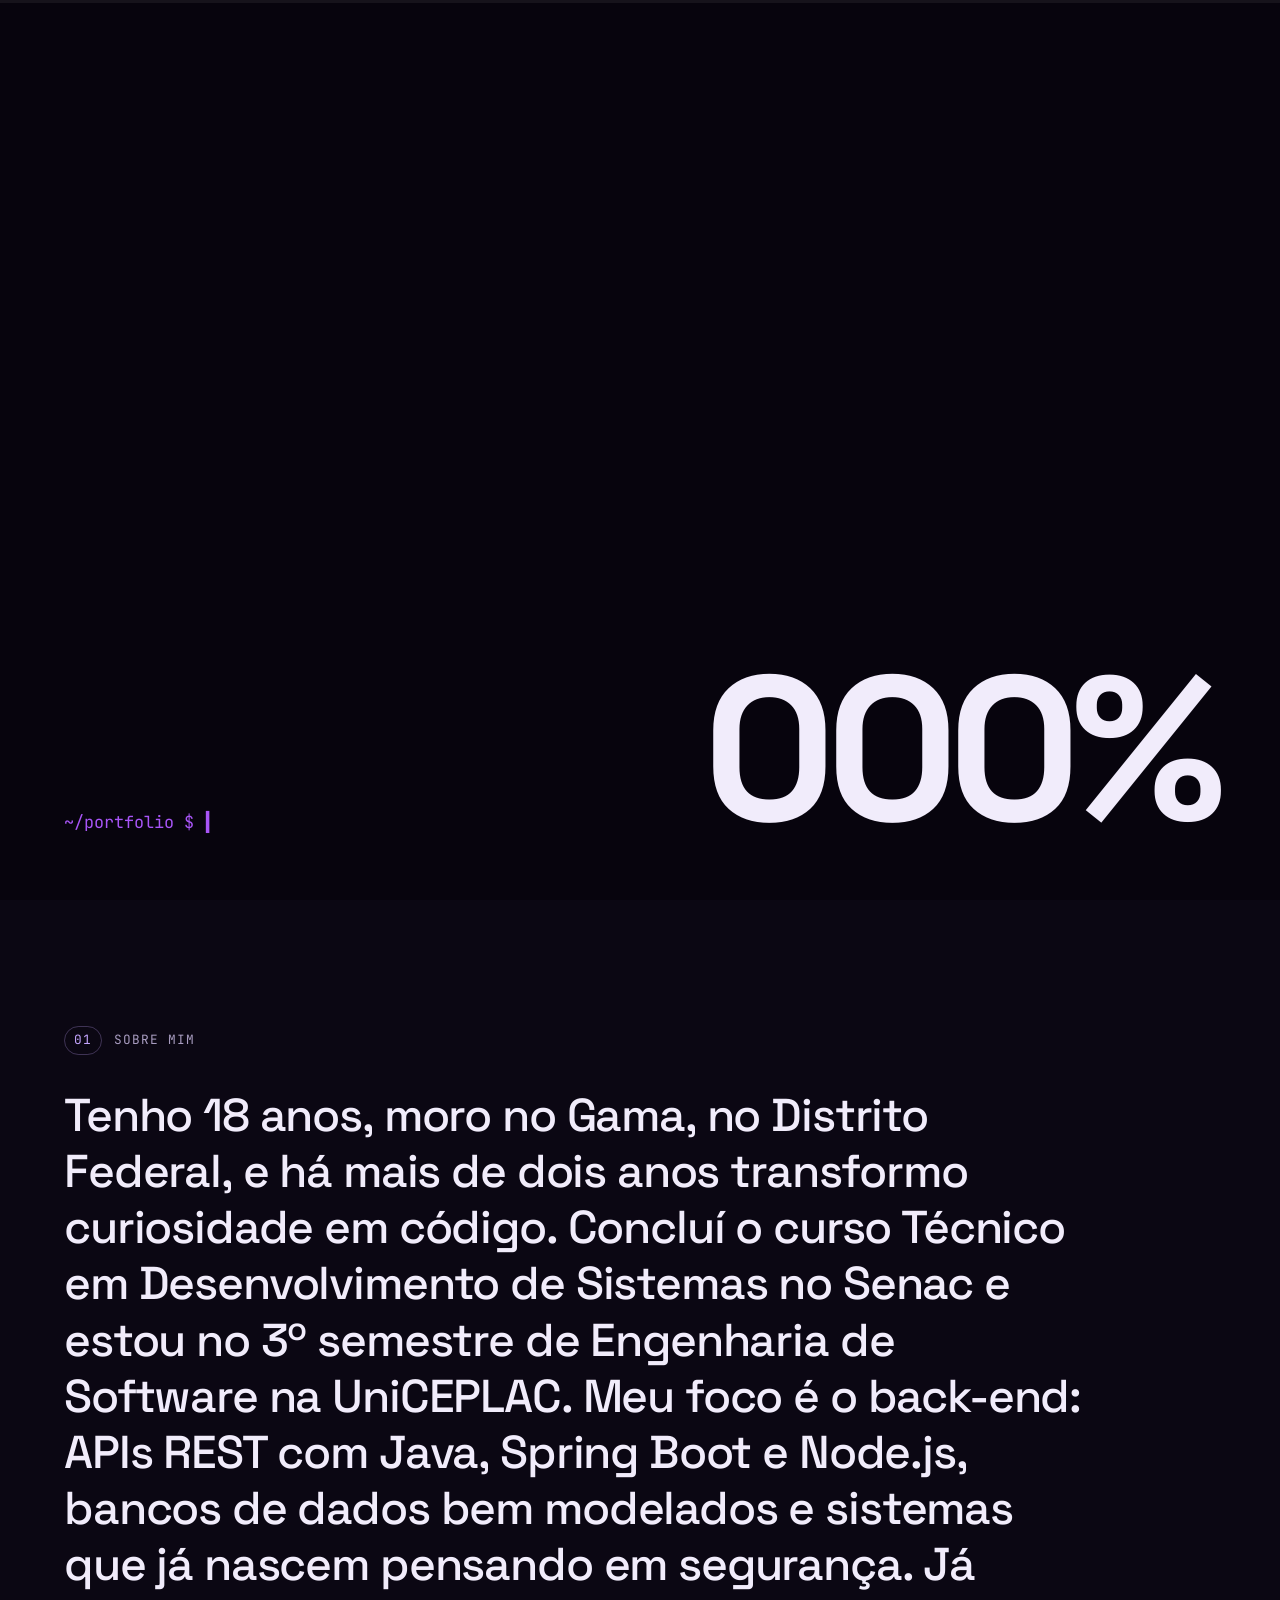
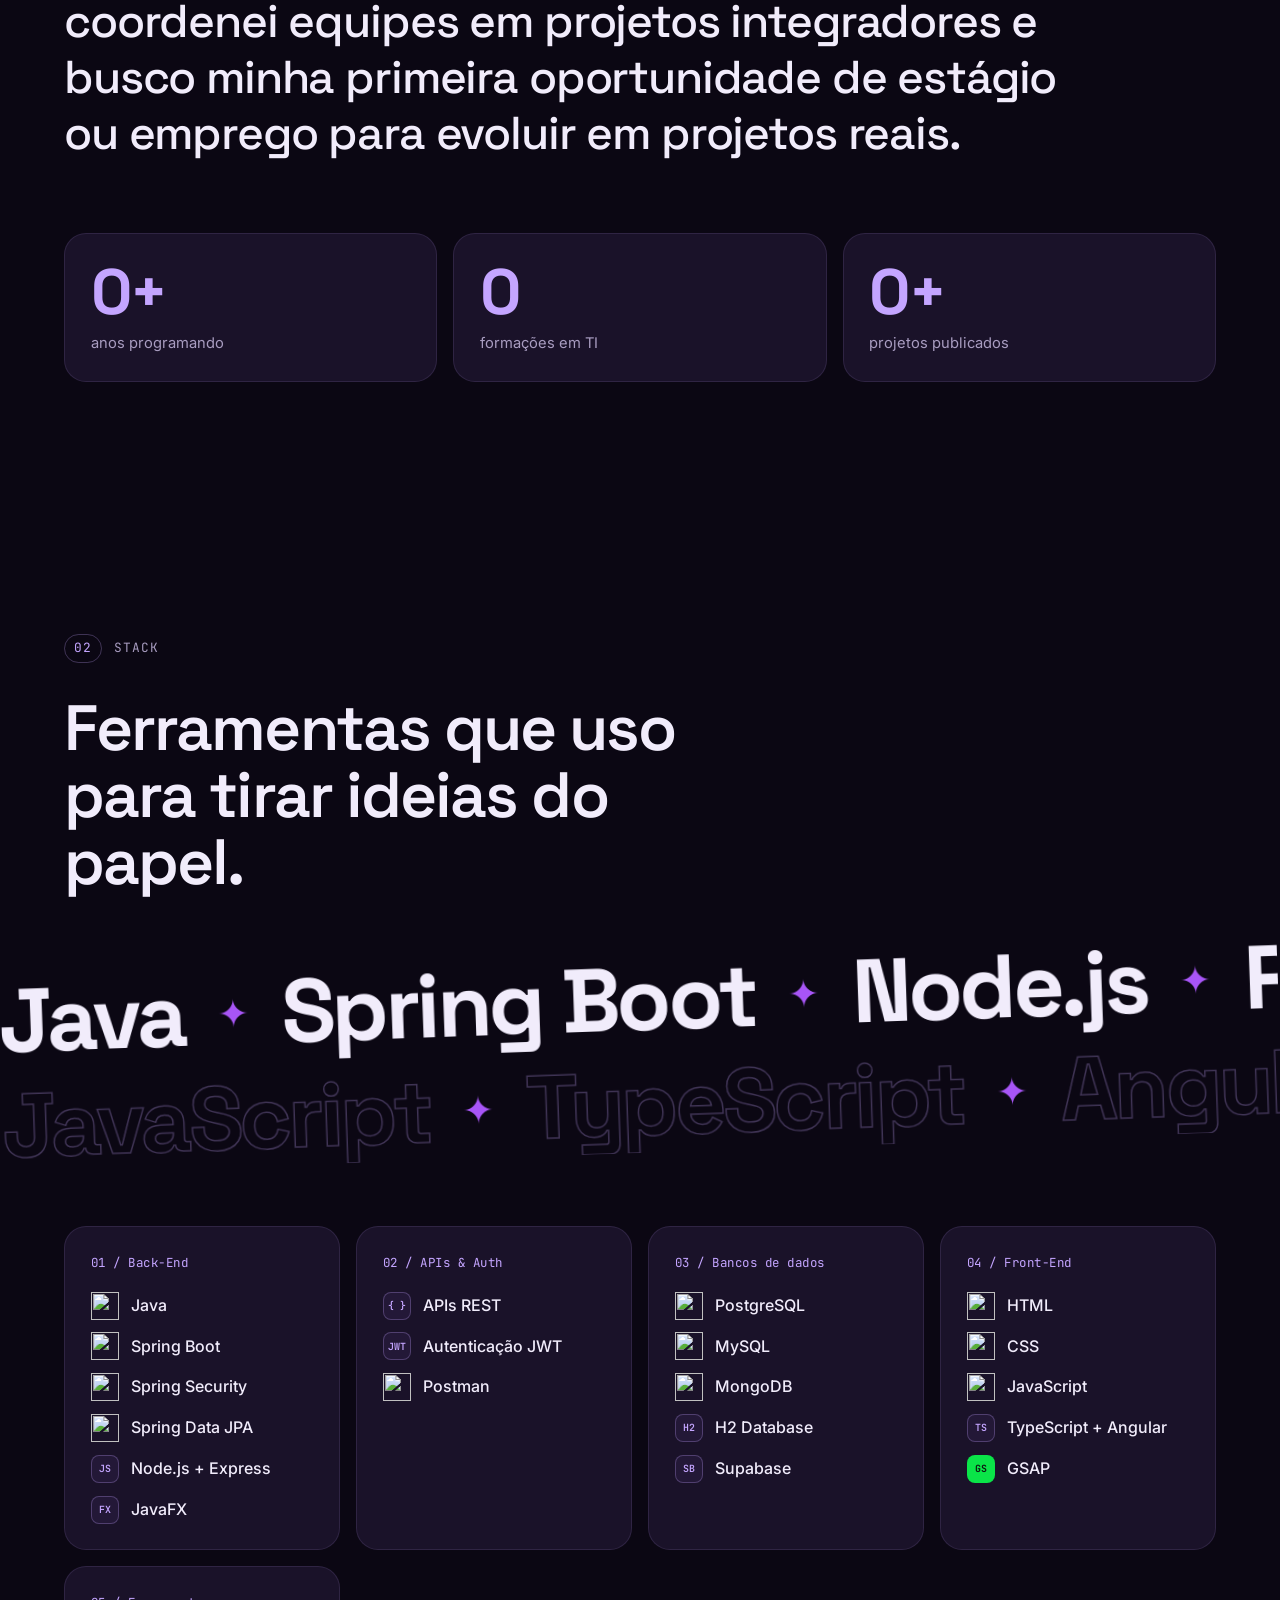
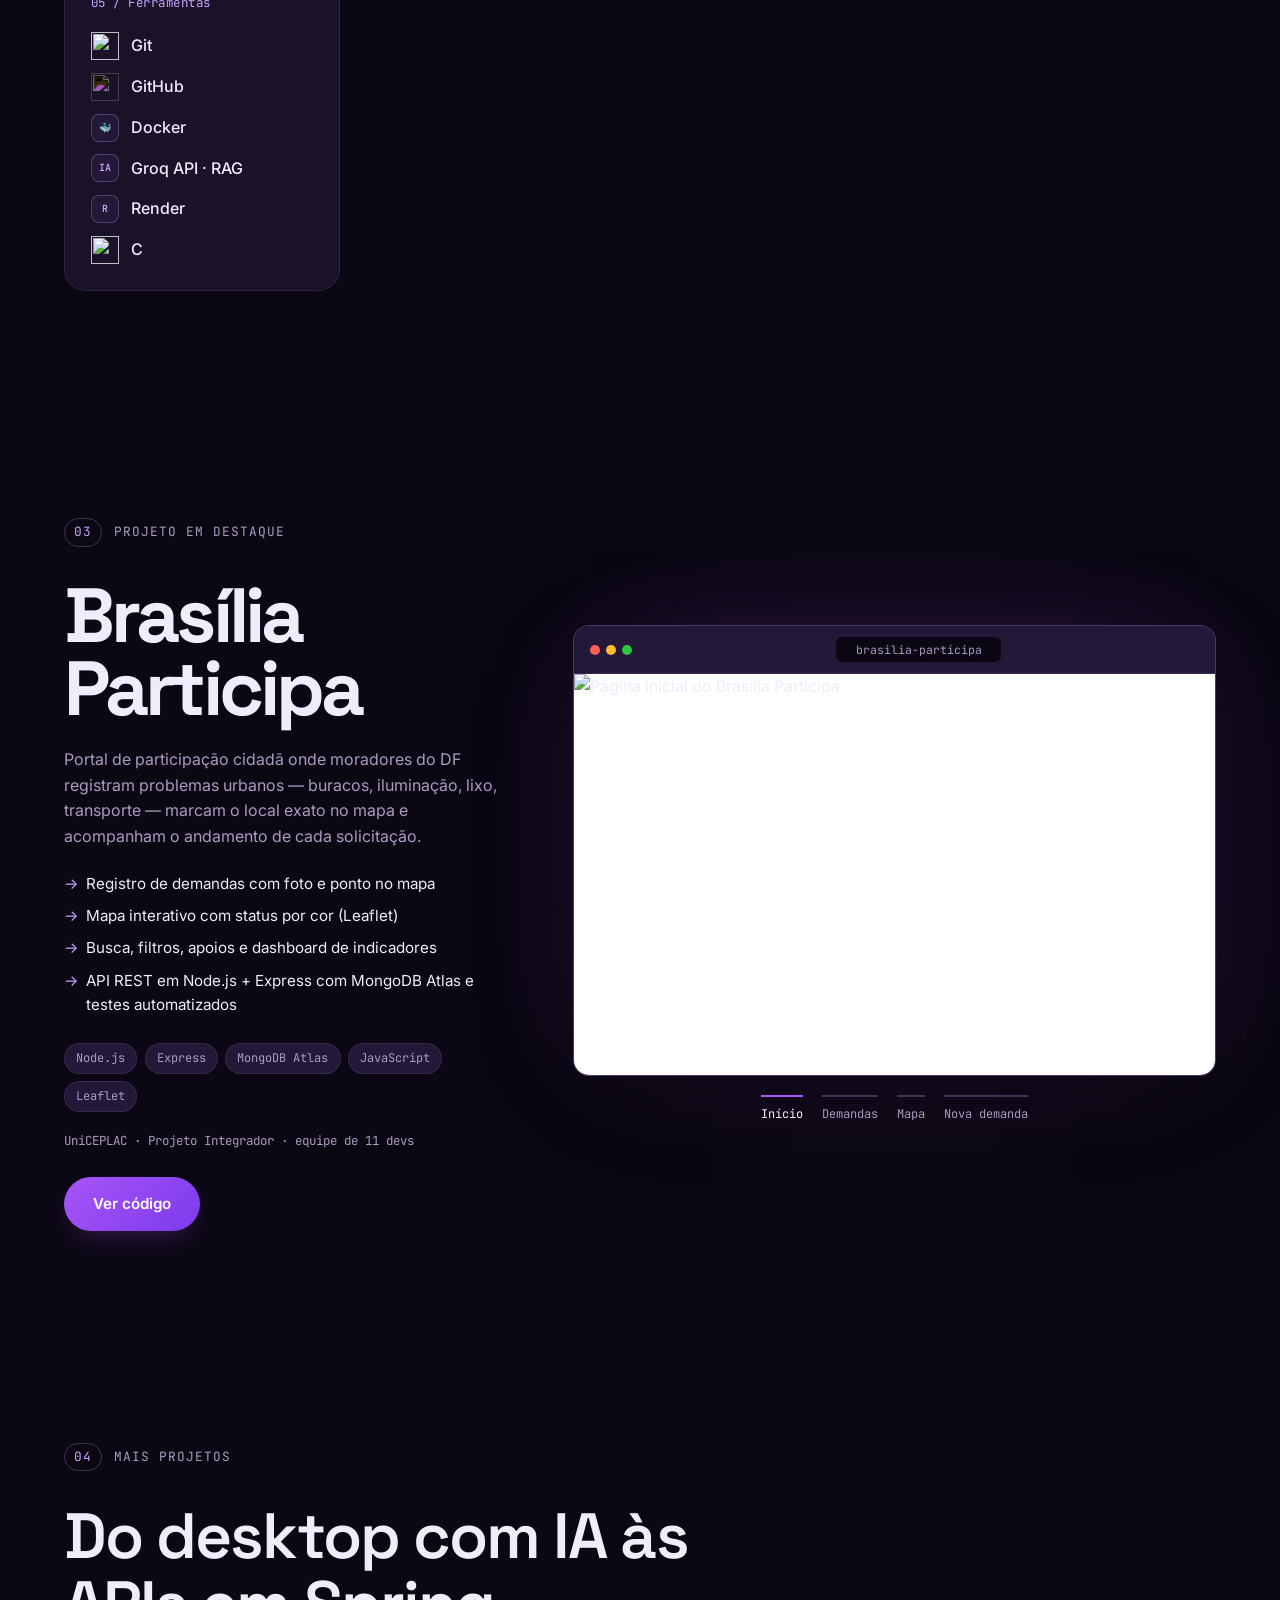
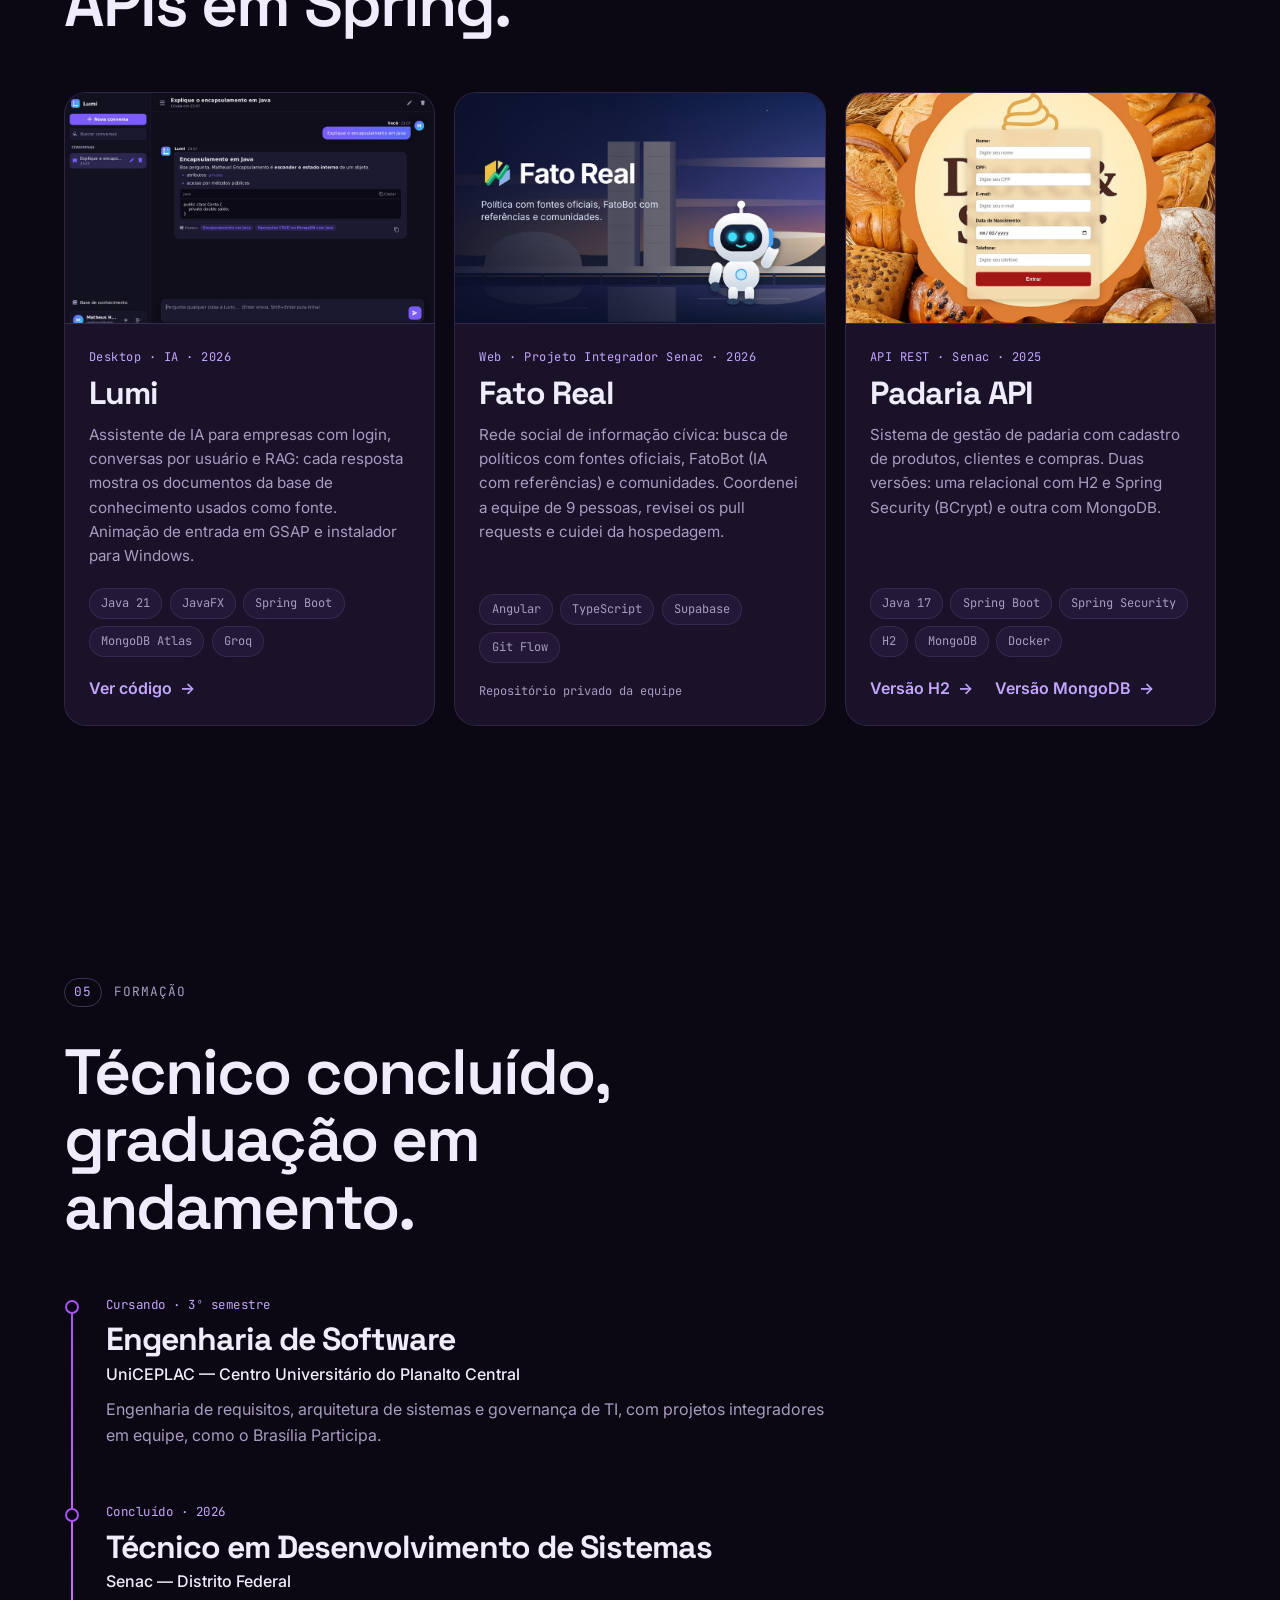
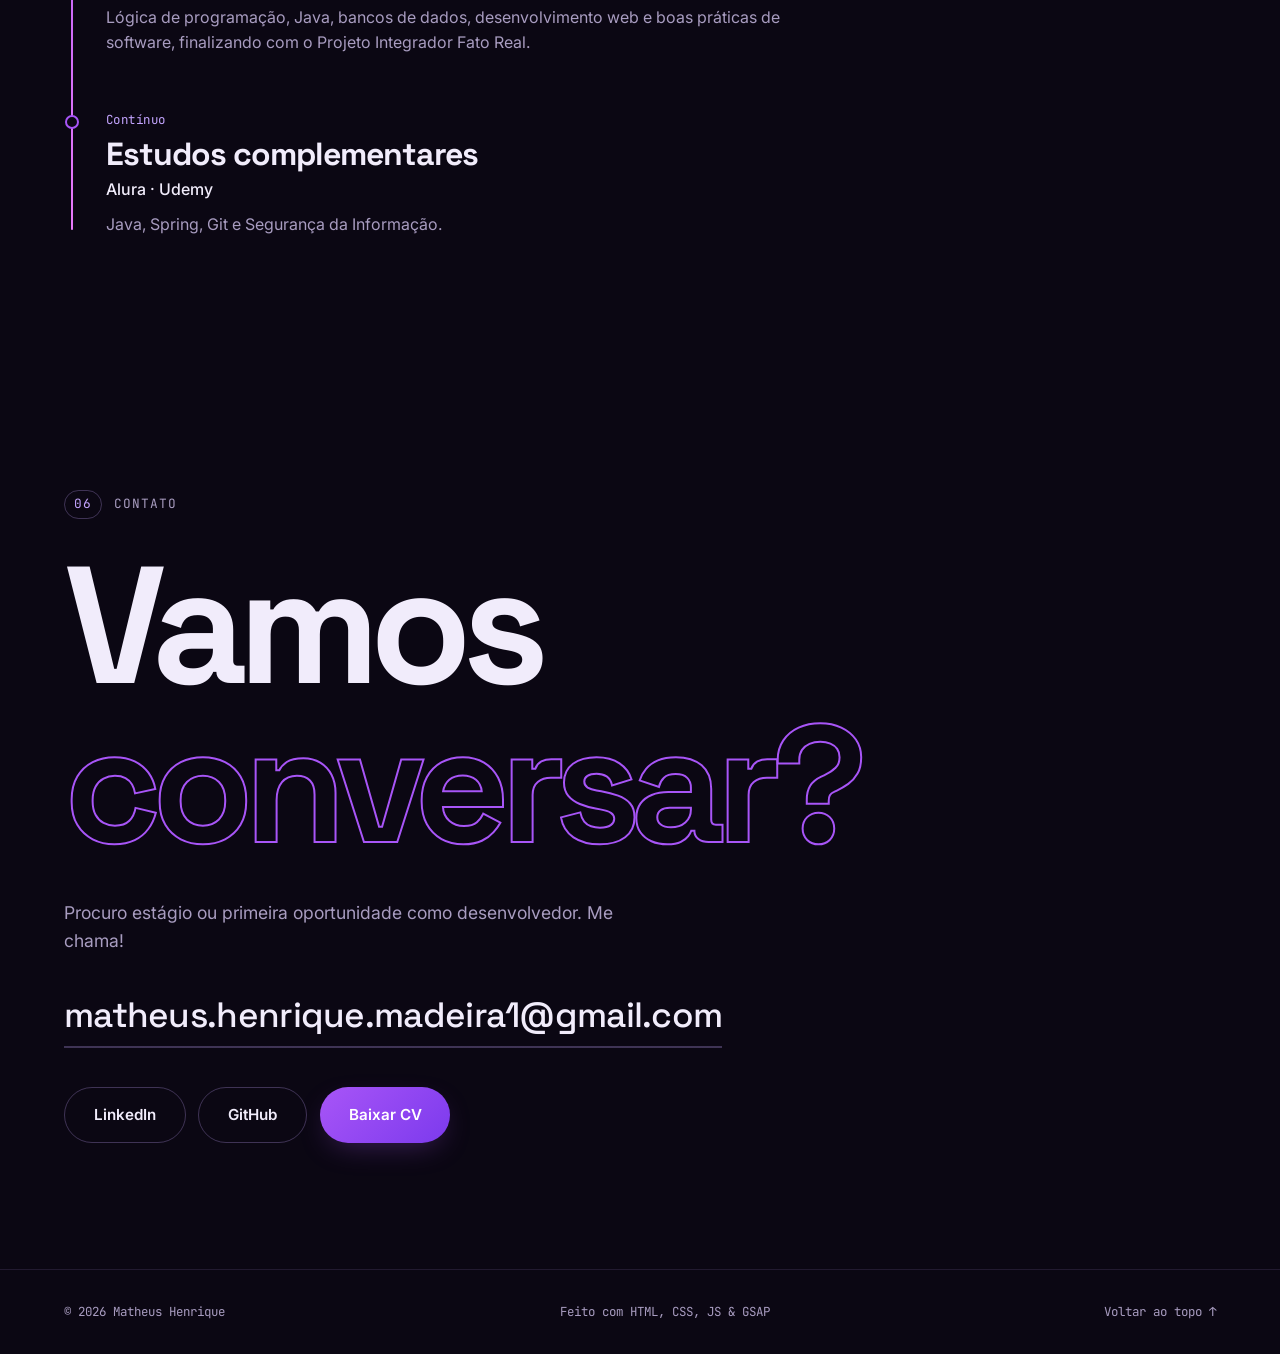
==== index.html @ cdd40517 "Volta a paleta roxa, troca a foto e adiciona mais projetos - Desfaz a troca para o verde e volta ao " ====
<!DOCTYPE html>
<html lang="pt-BR">
<head>
  <meta charset="UTF-8">
  <meta name="viewport" content="width=device-width, initial-scale=1.0">
  <title>Matheus Henrique — Desenvolvedor Back-End</title>
  <meta name="description" content="Portfólio de Matheus Henrique, desenvolvedor back-end em formação focado em Java, Spring Boot, Node.js e Segurança da Informação. Gama — DF.">
  <meta name="theme-color" content="#0b0713">

  <!-- Open Graph (prévia ao compartilhar o link) -->
  <meta property="og:title" content="Matheus Henrique — Desenvolvedor Back-End">
  <meta property="og:description" content="Java, Spring Boot, Node.js, APIs REST e Segurança da Informação.">
  <meta property="og:image" content="assets/img/bp-home.jpg">

  <link rel="icon" href="data:image/svg+xml,<svg xmlns='http://www.w3.org/2000/svg' viewBox='0 0 100 100'><rect width='100' height='100' rx='22' fill='%238b5cf6'/><text x='50' y='66' font-family='monospace' font-weight='700' font-size='46' text-anchor='middle' fill='white'>MH</text></svg>">

  <!-- Aplica o tema salvo antes de pintar a página (evita "piscar") -->
  <script>
    try { const t = localStorage.getItem("tema"); if (t) document.documentElement.dataset.theme = t; } catch (e) {}
  </script>

  <link rel="preconnect" href="https://fonts.googleapis.com">
  <link rel="preconnect" href="https://fonts.gstatic.com" crossorigin>
  <link href="https://fonts.googleapis.com/css2?family=Inter:wght@400;500;600&family=JetBrains+Mono:wght@400;600&family=Space+Grotesk:wght@500;600;700&display=swap" rel="stylesheet">
  <link rel="stylesheet" href="css/style.css">
</head>
<body class="is-loading">

  <!-- ============ LOADER / ANIMAÇÃO DE ENTRADA ============ -->
  <div class="loader" aria-hidden="true">
    <div class="loader-inner">
      <p class="loader-line"><span class="prompt">~/portfolio $</span> <span class="loader-cmd"></span></p>
      <p class="loader-count"><span class="num">000</span>%</p>
    </div>
    <div class="loader-bar"><i></i></div>
  </div>

  <!-- ============ CURSOR PERSONALIZADO ============ -->
  <div class="cursor" aria-hidden="true"><span class="cursor-label"></span></div>

  <!-- ============ NAVEGAÇÃO ============ -->
  <header class="nav">
    <a href="#inicio" class="logo" data-magnetic aria-label="Início">
      <span class="logo-mark">MH</span><span class="logo-dot"></span>
    </a>

    <nav class="nav-links" aria-label="Principal">
      <a href="#sobre">Sobre</a>
      <a href="#stack">Stack</a>
      <a href="#projetos">Projetos</a>
      <a href="#formacao">Formação</a>
      <a href="#contato">Contato</a>
    </nav>

    <div class="nav-actions">
      <button class="theme-toggle" data-magnetic aria-label="Alternar tema claro/escuro">
        <svg class="i-sun" viewBox="0 0 24 24" aria-hidden="true"><circle cx="12" cy="12" r="4.5"/><path d="M12 1.5v2.5M12 20v2.5M4.6 4.6l1.8 1.8M17.6 17.6l1.8 1.8M1.5 12H4M20 12h2.5M4.6 19.4l1.8-1.8M17.6 6.4l1.8-1.8"/></svg>
        <svg class="i-moon" viewBox="0 0 24 24" aria-hidden="true"><path d="M20.5 14.5A8.5 8.5 0 0 1 9.5 3.5a8.5 8.5 0 1 0 11 11Z"/></svg>
      </button>
      <button class="menu-btn" aria-label="Abrir menu" aria-expanded="false">
        <span></span><span></span>
      </button>
    </div>
  </header>

  <!-- Menu em tela cheia (celular) -->
  <div class="menu" aria-hidden="true">
    <nav class="menu-links">
      <a href="#sobre"><small>01</small>Sobre</a>
      <a href="#stack"><small>02</small>Stack</a>
      <a href="#projetos"><small>03</small>Projetos</a>
      <a href="#formacao"><small>04</small>Formação</a>
      <a href="#contato"><small>05</small>Contato</a>
    </nav>
    <div class="menu-foot">
      <a href="https://github.com/matheussss237" target="_blank" rel="noopener">GitHub</a>
      <a href="https://linkedin.com/in/matheushenriquem" target="_blank" rel="noopener">LinkedIn</a>
      <a href="mailto:matheus.henrique.madeira1@gmail.com">E-mail</a>
    </div>
  </div>

  <!-- ============ CONTEÚDO (ScrollSmoother) ============ -->
  <div id="smooth-wrapper">
    <div id="smooth-content">
      <main>

        <!-- ---------- HERO ---------- -->
        <section class="hero" id="inicio">
          <div class="hero-bg" aria-hidden="true">
            <div class="grid"></div>
            <div class="glow glow-1"></div>
            <div class="glow glow-2"></div>
          </div>

          <div class="hero-content">
            <div class="hero-meta">
              <span class="pill"><span class="dot"></span>Aberto a oportunidades</span>
              <span class="pill">📍 Gama — DF</span>
            </div>

            <h1 class="hero-title">
              <span class="line"><span class="split-chars">Matheus</span></span>
              <span class="line line-2"><span class="split-chars">Henrique</span></span>
            </h1>

            <p class="hero-role">
              <span class="mono">&lt;</span>Desenvolvedor <span class="scramble">Back-End</span><span class="mono">/&gt;</span>
            </p>

            <p class="hero-desc">
              Construo APIs e sistemas com <strong>Java</strong>, <strong>Spring Boot</strong> e <strong>Node.js</strong>,
              com atenção especial à <strong>segurança</strong> e à arquitetura.
            </p>

            <div class="hero-cta">
              <a href="#projetos" class="btn btn-primary" data-magnetic><span>Ver projetos</span></a>
              <a href="assets/cv/Matheus-Henrique-CV.pdf" class="btn btn-ghost" data-magnetic download><span>Baixar CV</span></a>
            </div>
          </div>

          <div class="hero-photo" data-cursor="Olá!">
            <div class="photo-frame">
              <img src="assets/img/foto.jpg" alt="Foto de Matheus Henrique"
                   onerror="this.remove()">
              <span class="photo-fallback" aria-hidden="true">MH</span>
            </div>
            <div class="photo-ring" aria-hidden="true"></div>
            <span class="photo-tag mono">// back-end &amp; security</span>
          </div>

          <a href="#sobre" class="scroll-indicator" aria-label="Rolar para baixo">
            <span class="mono">scroll</span><i></i>
          </a>
        </section>

        <!-- ---------- SOBRE ---------- -->
        <section class="about section" id="sobre">
          <p class="eyebrow mono"><span>01</span> Sobre mim</p>

          <p class="about-text split-words">
            Tenho 18 anos, moro no Gama, no Distrito Federal, e há mais de dois anos transformo
            curiosidade em código. Concluí o curso Técnico em Desenvolvimento de Sistemas no Senac e
            estou no 3º semestre de Engenharia de Software na UniCEPLAC. Meu foco é o back-end: APIs
            REST com Java, Spring Boot e Node.js, bancos de dados bem modelados e sistemas que já nascem
            pensando em segurança. Já coordenei equipes em projetos integradores e busco minha primeira
            oportunidade de estágio ou emprego para evoluir em projetos reais.
          </p>

          <div class="stats">
            <div class="stat">
              <p class="stat-num"><span class="counter" data-to="2">0</span>+</p>
              <p class="stat-label">anos programando</p>
            </div>
            <div class="stat">
              <p class="stat-num"><span class="counter" data-to="2">0</span></p>
              <p class="stat-label">formações em TI</p>
            </div>
            <div class="stat">
              <p class="stat-num"><span class="counter" data-to="5">0</span>+</p>
              <p class="stat-label">projetos publicados</p>
            </div>
          </div>
        </section>

        <!-- ---------- STACK ---------- -->
        <section class="stack section" id="stack">
          <p class="eyebrow mono"><span>02</span> Stack</p>
          <h2 class="section-title split-lines">Ferramentas que uso para tirar ideias do papel.</h2>

          <div class="marquee" aria-hidden="true">
            <div class="marquee-row">
              <span>Java</span><i>✦</i><span>Spring Boot</span><i>✦</i><span>Node.js</span><i>✦</i><span>REST</span><i>✦</i><span>MongoDB</span><i>✦</i><span>Segurança</span><i>✦</i>
            </div>
            <div class="marquee-row reverse">
              <span>JavaScript</span><i>✦</i><span>TypeScript</span><i>✦</i><span>Angular</span><i>✦</i><span>GSAP</span><i>✦</i><span>Git</span><i>✦</i><span>PostgreSQL</span><i>✦</i>
            </div>
          </div>

          <div class="skills-grid">
            <article class="skill-card" data-tilt>
              <p class="skill-cat mono">01 / Back-End</p>
              <ul>
                <li><img src="assets/icons/java.svg" alt="" width="28" height="28">Java</li>
                <li><img src="assets/icons/spring.svg" alt="" width="28" height="28">Spring Boot</li>
                <li><img src="assets/icons/spring.svg" alt="" width="28" height="28">Spring Security</li>
                <li><img src="assets/icons/spring.svg" alt="" width="28" height="28">Spring Data JPA</li>
                <li><span class="chip-icon mono">JS</span>Node.js + Express</li>
                <li><span class="chip-icon mono">FX</span>JavaFX</li>
              </ul>
            </article>

            <article class="skill-card" data-tilt>
              <p class="skill-cat mono">02 / APIs &amp; Auth</p>
              <ul>
                <li><span class="chip-icon mono">{ }</span>APIs REST</li>
                <li><span class="chip-icon mono">JWT</span>Autenticação JWT</li>
                <li><img src="assets/icons/postman.svg" alt="" width="28" height="28">Postman</li>
              </ul>
            </article>

            <article class="skill-card" data-tilt>
              <p class="skill-cat mono">03 / Bancos de dados</p>
              <ul>
                <li><img src="assets/icons/postgresql.svg" alt="" width="28" height="28">PostgreSQL</li>
                <li><img src="assets/icons/mysql.svg" alt="" width="28" height="28">MySQL</li>
                <li><img src="assets/icons/mongodb.svg" alt="" width="28" height="28">MongoDB</li>
                <li><span class="chip-icon mono">H2</span>H2 Database</li>
                <li><span class="chip-icon mono">SB</span>Supabase</li>
              </ul>
            </article>

            <article class="skill-card" data-tilt>
              <p class="skill-cat mono">04 / Front-End</p>
              <ul>
                <li><img src="assets/icons/html5.svg" alt="" width="28" height="28">HTML</li>
                <li><img src="assets/icons/css3.svg" alt="" width="28" height="28">CSS</li>
                <li><img src="assets/icons/javascript.svg" alt="" width="28" height="28">JavaScript</li>
                <li><span class="chip-icon mono">TS</span>TypeScript + Angular</li>
                <li><span class="chip-icon mono gsap">GS</span>GSAP</li>
              </ul>
            </article>

            <article class="skill-card" data-tilt>
              <p class="skill-cat mono">05 / Ferramentas</p>
              <ul>
                <li><img src="assets/icons/git.svg" alt="" width="28" height="28">Git</li>
                <li><img class="invert-dark" src="assets/icons/github.svg" alt="" width="28" height="28">GitHub</li>
                <li><span class="chip-icon mono">🐳</span>Docker</li>
                <li><span class="chip-icon mono">IA</span>Groq API · RAG</li>
                <li><span class="chip-icon mono">R</span>Render</li>
                <li><img src="assets/icons/c.svg" alt="" width="28" height="28">C</li>
              </ul>
            </article>
          </div>
        </section>

        <!-- ---------- PROJETOS ---------- -->
        <section class="projects" id="projetos">
          <div class="projects-pin">
            <div class="project-info">
              <p class="eyebrow mono"><span>03</span> Projeto em destaque</p>
              <h2 class="project-title">Brasília<br>Participa</h2>
              <p class="project-desc">
                Portal de participação cidadã onde moradores do DF registram problemas urbanos —
                buracos, iluminação, lixo, transporte — marcam o local exato no mapa e acompanham
                o andamento de cada solicitação.
              </p>
              <ul class="project-features">
                <li>Registro de demandas com foto e ponto no mapa</li>
                <li>Mapa interativo com status por cor (Leaflet)</li>
                <li>Busca, filtros, apoios e dashboard de indicadores</li>
                <li>API REST em Node.js + Express com MongoDB Atlas e testes automatizados</li>
              </ul>
              <div class="tags">
                <span>Node.js</span><span>Express</span><span>MongoDB Atlas</span><span>JavaScript</span><span>Leaflet</span>
              </div>
              <p class="project-meta mono">UniCEPLAC · Projeto Integrador · equipe de 11 devs</p>
              <div class="project-links">
                <a href="https://github.com/matheussss237/Brasilia-Participa" target="_blank" rel="noopener" class="btn btn-primary" data-magnetic><span>Ver código</span></a>
              </div>
            </div>

            <div class="project-visual" data-cursor="Ver">
              <div class="browser">
                <div class="browser-bar">
                  <i></i><i></i><i></i>
                  <span class="browser-url mono">brasilia-participa</span>
                </div>
                <div class="browser-screens">
                  <img src="assets/img/bp-home.jpg" alt="Página inicial do Brasília Participa" loading="lazy">
                  <img src="assets/img/bp-demandas.jpg" alt="Lista de demandas do Brasília Participa" loading="lazy">
                  <img src="assets/img/bp-mapa.jpg" alt="Mapa interativo de demandas do Brasília Participa" loading="lazy">
                  <img src="assets/img/bp-nova.jpg" alt="Formulário de nova demanda do Brasília Participa" loading="lazy">
                </div>
              </div>
              <div class="screen-steps mono" aria-hidden="true">
                <span class="active">Início</span><span>Demandas</span><span>Mapa</span><span>Nova demanda</span>
              </div>
            </div>
          </div>
        </section>

        <section class="work section" id="mais-projetos">
          <p class="eyebrow mono"><span>04</span> Mais projetos</p>
          <h2 class="section-title split-lines">Do desktop com IA às APIs em Spring.</h2>

          <div class="work-grid">
            <article class="work-card" data-tilt>
              <div class="work-media"><img src="assets/img/lumi-chat.jpg" alt="Tela de chat da Lumi no tema escuro" loading="lazy"></div>
              <div class="work-body">
                <p class="work-kind mono">Desktop · IA · 2026</p>
                <h3>Lumi</h3>
                <p>Assistente de IA para empresas com login, conversas por usuário e RAG: cada resposta mostra
                   os documentos da base de conhecimento usados como fonte. Animação de entrada em GSAP e instalador para Windows.</p>
                <div class="tags"><span>Java 21</span><span>JavaFX</span><span>Spring Boot</span><span>MongoDB Atlas</span><span>Groq</span></div>
                <a href="https://github.com/matheussss237/lumi" target="_blank" rel="noopener" class="link-arrow">Ver código <span>→</span></a>
              </div>
            </article>

            <article class="work-card" data-tilt>
              <div class="work-media"><img src="assets/img/fatoreal.jpg" alt="Capa do projeto Fato Real com o FatoBot" loading="lazy"></div>
              <div class="work-body">
                <p class="work-kind mono">Web · Projeto Integrador Senac · 2026</p>
                <h3>Fato Real</h3>
                <p>Rede social de informação cívica: busca de políticos com fontes oficiais, FatoBot (IA com
                   referências) e comunidades. Coordenei a equipe de 9 pessoas, revisei os pull requests e cuidei da hospedagem.</p>
                <div class="tags"><span>Angular</span><span>TypeScript</span><span>Supabase</span><span>Git Flow</span></div>
                <p class="work-note mono">Repositório privado da equipe</p>
              </div>
            </article>

            <article class="work-card" data-tilt>
              <div class="work-media"><img src="assets/img/padaria.jpg" alt="Tela de cadastro do sistema da padaria" loading="lazy"></div>
              <div class="work-body">
                <p class="work-kind mono">API REST · Senac · 2025</p>
                <h3>Padaria API</h3>
                <p>Sistema de gestão de padaria com cadastro de produtos, clientes e compras. Duas versões:
                   uma relacional com H2 e Spring Security (BCrypt) e outra com MongoDB.</p>
                <div class="tags"><span>Java 17</span><span>Spring Boot</span><span>Spring Security</span><span>H2</span><span>MongoDB</span><span>Docker</span></div>
                <div class="work-links">
                  <a href="https://github.com/matheussss237/Padaria_java_H2" target="_blank" rel="noopener" class="link-arrow">Versão H2 <span>→</span></a>
                  <a href="https://github.com/matheussss237/Padaria_java_mongoDB" target="_blank" rel="noopener" class="link-arrow">Versão MongoDB <span>→</span></a>
                </div>
              </div>
            </article>
          </div>
        </section>

        <!-- ---------- FORMAÇÃO ---------- -->
        <section class="education section" id="formacao">
          <p class="eyebrow mono"><span>05</span> Formação</p>
          <h2 class="section-title split-lines">Técnico concluído, graduação em andamento.</h2>

          <div class="timeline">
            <div class="timeline-line"><i></i></div>

            <article class="tl-item">
              <span class="tl-dot"></span>
              <p class="tl-date mono">Cursando · 3º semestre</p>
              <h3>Engenharia de Software</h3>
              <p class="tl-place">UniCEPLAC — Centro Universitário do Planalto Central</p>
              <p>Engenharia de requisitos, arquitetura de sistemas e governança de TI, com projetos integradores em equipe, como o Brasília Participa.</p>
            </article>

            <article class="tl-item">
              <span class="tl-dot"></span>
              <p class="tl-date mono">Concluído · 2026</p>
              <h3>Técnico em Desenvolvimento de Sistemas</h3>
              <p class="tl-place">Senac — Distrito Federal</p>
              <p>Lógica de programação, Java, bancos de dados, desenvolvimento web e boas práticas de software, finalizando com o Projeto Integrador Fato Real.</p>
            </article>

            <article class="tl-item">
              <span class="tl-dot"></span>
              <p class="tl-date mono">Contínuo</p>
              <h3>Estudos complementares</h3>
              <p class="tl-place">Alura · Udemy</p>
              <p>Java, Spring, Git e Segurança da Informação.</p>
            </article>
          </div>
        </section>

        <!-- ---------- CONTATO ---------- -->
        <section class="contact section" id="contato">
          <p class="eyebrow mono"><span>06</span> Contato</p>
          <h2 class="contact-title">
            <span class="line"><span class="split-chars">Vamos</span></span>
            <span class="line"><span class="split-chars outline">conversar?</span></span>
          </h2>
          <p class="contact-desc">Procuro estágio ou primeira oportunidade como desenvolvedor. Me chama!</p>

          <a href="mailto:matheus.henrique.madeira1@gmail.com" class="contact-mail" data-magnetic data-cursor="Enviar">
            matheus.henrique.madeira1@gmail.com
          </a>

          <div class="contact-links">
            <a href="https://linkedin.com/in/matheushenriquem" target="_blank" rel="noopener" class="btn btn-ghost" data-magnetic><span>LinkedIn</span></a>
            <a href="https://github.com/matheussss237" target="_blank" rel="noopener" class="btn btn-ghost" data-magnetic><span>GitHub</span></a>
            <a href="assets/cv/Matheus-Henrique-CV.pdf" download class="btn btn-primary" data-magnetic><span>Baixar CV</span></a>
          </div>
        </section>

        <footer class="footer">
          <p class="mono">© <span class="year">2026</span> Matheus Henrique</p>
          <p class="mono">Feito com HTML, CSS, JS &amp; GSAP</p>
          <a href="#inicio" class="mono back-top">Voltar ao topo ↑</a>
        </footer>

      </main>
    </div>
  </div>

  <!-- ============ GSAP (todos os plugins são gratuitos desde a 3.13) ============ -->
  <script src="https://cdn.jsdelivr.net/npm/gsap@3.13.0/dist/gsap.min.js"></script>
  <script src="https://cdn.jsdelivr.net/npm/gsap@3.13.0/dist/ScrollTrigger.min.js"></script>
  <script src="https://cdn.jsdelivr.net/npm/gsap@3.13.0/dist/ScrollSmoother.min.js"></script>
  <script src="https://cdn.jsdelivr.net/npm/gsap@3.13.0/dist/SplitText.min.js"></script>
  <script src="https://cdn.jsdelivr.net/npm/gsap@3.13.0/dist/ScrambleTextPlugin.min.js"></script>
  <script src="https://cdn.jsdelivr.net/npm/gsap@3.13.0/dist/TextPlugin.min.js"></script>
  <script src="js/main.js"></script>
</body>
</html>
---- css/style.css ----
/* =========================================================
   Portfólio — Matheus Henrique
   Tema escuro (padrão) em roxo + tema claro
   ========================================================= */

/* ---------- Tokens de cor ---------- */
:root {
  --bg: #0b0713;
  --bg-2: #120c1f;
  --surface: #1a1229;
  --surface-2: #231837;
  --line: rgba(196, 167, 255, 0.12);
  --line-strong: rgba(196, 167, 255, 0.28);
  --txt: #f1ecfb;
  --muted: #a89cc0;
  --accent: #a855f7;
  --accent-2: #7c3aed;
  --accent-3: #e879f9;
  --accent-txt: #c4a5ff;
  --on-accent: #ffffff;
  --glow: rgba(168, 85, 247, 0.35);
  --shadow: 0 30px 80px -20px rgba(0, 0, 0, 0.6);
  --grid: rgba(196, 167, 255, 0.05);
  --dark-icon-filter: invert(1);

  --font-display: "Space Grotesk", system-ui, sans-serif;
  --font-body: "Inter", system-ui, sans-serif;
  --font-mono: "JetBrains Mono", ui-monospace, monospace;

  --pad: clamp(1.25rem, 5vw, 6rem);
  --radius: 22px;
  --ease: cubic-bezier(0.22, 1, 0.36, 1);

  color-scheme: dark;
}

:root[data-theme="light"] {
  --bg: #f7f3fd;
  --bg-2: #efe8fa;
  --surface: #ffffff;
  --surface-2: #f3edfc;
  --line: rgba(76, 29, 149, 0.1);
  --line-strong: rgba(76, 29, 149, 0.22);
  --txt: #1b1030;
  --muted: #5f5476;
  --accent: #8b3cf0;
  --accent-2: #6d28d9;
  --accent-3: #c026d3;
  --accent-txt: #6d28d9;
  --glow: rgba(139, 60, 240, 0.22);
  --shadow: 0 30px 70px -25px rgba(76, 29, 149, 0.28);
  --grid: rgba(76, 29, 149, 0.06);
  --dark-icon-filter: none;
  color-scheme: light;
}

/* ---------- Base ---------- */
*, *::before, *::after { margin: 0; padding: 0; box-sizing: border-box; }

html { -webkit-text-size-adjust: 100%; }

body {
  background: var(--bg);
  color: var(--txt);
  font-family: var(--font-body);
  font-size: 1rem;
  line-height: 1.6;
  overflow-x: hidden;
  -webkit-font-smoothing: antialiased;
  transition: background-color 0.5s var(--ease), color 0.5s var(--ease);
}

body.is-loading { overflow: hidden; }

img { display: block; max-width: 100%; }
a { color: inherit; text-decoration: none; }
button { font: inherit; color: inherit; background: none; border: 0; cursor: pointer; }
ul { list-style: none; }

::selection { background: var(--accent); color: var(--on-accent); }

:focus-visible { outline: 2px solid var(--accent); outline-offset: 4px; border-radius: 6px; }

.mono { font-family: var(--font-mono); }

.section { padding: clamp(6rem, 14vh, 10rem) var(--pad); position: relative; }

.eyebrow {
  display: inline-flex; align-items: center; gap: 0.75rem;
  font-size: 0.8rem; letter-spacing: 0.08em; text-transform: uppercase;
  color: var(--muted); margin-bottom: 2rem;
}
.eyebrow span {
  color: var(--accent-txt); border: 1px solid var(--line-strong);
  padding: 0.2rem 0.55rem; border-radius: 99px;
}

.section-title {
  font-family: var(--font-display);
  font-size: clamp(2rem, 5vw, 4rem);
  line-height: 1.05; letter-spacing: -0.03em; font-weight: 600;
  max-width: 16ch; margin-bottom: clamp(2.5rem, 6vh, 4rem);
}

/* ---------- Botões ---------- */
.btn {
  position: relative; display: inline-flex; align-items: center; justify-content: center;
  padding: 0.95rem 1.8rem; border-radius: 99px; overflow: hidden;
  font-weight: 600; font-size: 0.95rem; isolation: isolate;
  transition: color 0.4s var(--ease), border-color 0.4s var(--ease);
}
.btn span { position: relative; z-index: 1; display: inline-block; }
.btn::before {
  content: ""; position: absolute; inset: 0; z-index: 0;
  border-radius: inherit; transform: translateY(101%);
  transition: transform 0.5s var(--ease);
}
.btn:hover::before { transform: translateY(0); }

.btn-primary {
  background: linear-gradient(135deg, var(--accent), var(--accent-2));
  color: var(--on-accent);
  box-shadow: 0 10px 30px -10px var(--glow);
}
.btn-primary::before { background: var(--txt); }
.btn-primary:hover { color: var(--bg); }

.btn-ghost { border: 1px solid var(--line-strong); color: var(--txt); }
.btn-ghost::before { background: var(--accent); }
.btn-ghost:hover { color: var(--on-accent); border-color: var(--accent); }

.link-arrow { display: inline-flex; gap: 0.5rem; color: var(--accent-txt); font-weight: 600; }
.link-arrow span { transition: transform 0.4s var(--ease); }
.link-arrow:hover span { transform: translateX(6px); }

/* =========================================================
   LOADER
   ========================================================= */
.loader {
  position: fixed; inset: 0; z-index: 1000;
  background: #07040d; color: #f1ecfb;
  display: flex; align-items: flex-end;
  padding: var(--pad);
  clip-path: inset(0 0 0 0);
}
.loader-inner { width: 100%; display: flex; justify-content: space-between; align-items: flex-end; gap: 2rem; flex-wrap: wrap; }
.loader-line { font-family: var(--font-mono); font-size: clamp(0.85rem, 1.6vw, 1.05rem); color: #a89cc0; }
.loader-line .prompt { color: #a855f7; }
.loader-cmd::after { content: "▍"; color: #a855f7; animation: blink 0.8s steps(1) infinite; margin-left: 2px; }
.loader-count { font-family: var(--font-display); font-weight: 700; font-size: clamp(4rem, 16vw, 13rem); line-height: 0.85; letter-spacing: -0.05em; }
.loader-bar { position: absolute; left: 0; right: 0; top: 0; height: 3px; background: rgba(255, 255, 255, 0.06); }
.loader-bar i { display: block; height: 100%; background: linear-gradient(90deg, #7c3aed, #e879f9); transform-origin: left; transform: scaleX(0); }

@keyframes blink { 50% { opacity: 0; } }

/* =========================================================
   CURSOR
   ========================================================= */
.cursor {
  position: fixed; top: 0; left: 0; z-index: 999;
  width: 14px; height: 14px; margin: -7px 0 0 -7px;
  border-radius: 50%; background: var(--accent);
  pointer-events: none; mix-blend-mode: normal;
  display: grid; place-items: center;
  opacity: 0;
}
.cursor-label { font-family: var(--font-mono); font-size: 0.7rem; font-weight: 600; color: var(--on-accent); opacity: 0; white-space: nowrap; }

@media (hover: none), (pointer: coarse) { .cursor { display: none; } }

/* =========================================================
   NAV
   ========================================================= */
.nav {
  position: fixed; top: 0; left: 0; right: 0; z-index: 100;
  display: flex; align-items: center; justify-content: space-between;
  padding: 1.1rem var(--pad);
  transition: background-color 0.4s, border-color 0.4s; /* o transform fica por conta do GSAP */
  border-bottom: 1px solid transparent;
}
.nav.is-scrolled {
  background: color-mix(in srgb, var(--bg) 72%, transparent);
  backdrop-filter: blur(14px); -webkit-backdrop-filter: blur(14px);
  border-bottom-color: var(--line);
}

.logo { display: inline-flex; align-items: baseline; font-family: var(--font-display); font-weight: 700; font-size: 1.35rem; letter-spacing: -0.04em; }
.logo-dot { width: 8px; height: 8px; border-radius: 50%; background: var(--accent); margin-left: 3px; }

.nav-links { display: flex; gap: 0.35rem; padding: 0.35rem; border: 1px solid var(--line); border-radius: 99px; background: color-mix(in srgb, var(--surface) 55%, transparent); }
.nav-links a {
  position: relative; padding: 0.45rem 1rem; border-radius: 99px;
  font-size: 0.88rem; color: var(--muted);
  transition: color 0.3s, background-color 0.3s;
}
.nav-links a:hover, .nav-links a.active { color: var(--txt); background: var(--surface-2); }

.nav-actions { display: flex; align-items: center; gap: 0.6rem; }

.theme-toggle {
  width: 44px; height: 44px; border-radius: 50%;
  border: 1px solid var(--line-strong);
  display: grid; place-items: center; position: relative; overflow: hidden;
}
.theme-toggle svg { width: 20px; height: 20px; fill: none; stroke: currentColor; stroke-width: 1.8; stroke-linecap: round; position: absolute; transition: transform 0.6s var(--ease), opacity 0.4s; }
.theme-toggle .i-moon { fill: currentColor; stroke: none; }
.theme-toggle .i-sun { transform: translateY(150%) rotate(90deg); opacity: 0; }
:root[data-theme="light"] .theme-toggle .i-sun { transform: none; opacity: 1; }
:root[data-theme="light"] .theme-toggle .i-moon { transform: translateY(-150%) rotate(-90deg); opacity: 0; }

.menu-btn { display: none; width: 44px; height: 44px; border-radius: 50%; background: var(--accent); position: relative; }
.menu-btn span { position: absolute; left: 13px; right: 13px; height: 2px; background: var(--on-accent); border-radius: 2px; transition: transform 0.5s var(--ease); }
.menu-btn span:first-child { top: 18px; }
.menu-btn span:last-child { top: 24px; }
.menu-btn[aria-expanded="true"] span:first-child { transform: translateY(3px) rotate(45deg); }
.menu-btn[aria-expanded="true"] span:last-child { transform: translateY(-3px) rotate(-45deg); }

/* Menu fullscreen */
.menu {
  position: fixed; inset: 0; z-index: 90;
  background: var(--bg-2);
  padding: 7rem var(--pad) 2.5rem;
  display: flex; flex-direction: column; justify-content: space-between;
  clip-path: circle(0% at calc(100% - var(--pad) - 22px) 40px);
  visibility: hidden;
}
.menu-links { display: flex; flex-direction: column; gap: 0.2rem; }
.menu-links a {
  font-family: var(--font-display); font-weight: 600;
  font-size: clamp(2.6rem, 11vw, 4.5rem); line-height: 1.1; letter-spacing: -0.04em;
  display: flex; align-items: baseline; gap: 0.8rem; overflow: hidden;
}
.menu-links small { font-family: var(--font-mono); font-size: 0.8rem; color: var(--accent-txt); letter-spacing: 0; }
.menu-foot { display: flex; gap: 1.5rem; flex-wrap: wrap; color: var(--muted); }

/* =========================================================
   HERO
   ========================================================= */
.hero {
  min-height: 100vh; min-height: 100svh;
  display: grid; grid-template-columns: 1.35fr 1fr; align-items: center; gap: 3rem;
  padding: 8rem var(--pad) 5rem;
  position: relative; overflow: hidden;
}

.hero-bg {
  position: absolute; inset: 0; z-index: -1; pointer-events: none;
  mask-image: linear-gradient(#000 65%, transparent);
  -webkit-mask-image: linear-gradient(#000 65%, transparent);
}
.hero-bg .grid {
  position: absolute; inset: 0;
  background-image:
    linear-gradient(var(--grid) 1px, transparent 1px),
    linear-gradient(90deg, var(--grid) 1px, transparent 1px);
  background-size: 64px 64px;
  mask-image: radial-gradient(ellipse 80% 70% at 50% 40%, #000 30%, transparent 75%);
  -webkit-mask-image: radial-gradient(ellipse 80% 70% at 50% 40%, #000 30%, transparent 75%);
}
.glow { position: absolute; border-radius: 50%; filter: blur(90px); opacity: 0.55; }
.glow-1 { width: 42vw; height: 42vw; background: var(--accent-2); top: -12vw; right: -8vw; }
.glow-2 { width: 28vw; height: 28vw; background: var(--accent-3); bottom: -10vw; left: 10vw; opacity: 0.25; }
:root[data-theme="light"] .glow { opacity: 0.22; }

.hero-meta { display: flex; gap: 0.6rem; flex-wrap: wrap; margin-bottom: 1.8rem; }
.pill {
  display: inline-flex; align-items: center; gap: 0.5rem;
  padding: 0.4rem 0.9rem; border-radius: 99px;
  border: 1px solid var(--line-strong); background: color-mix(in srgb, var(--surface) 60%, transparent);
  font-size: 0.82rem; color: var(--muted);
}
.pill .dot { width: 8px; height: 8px; border-radius: 50%; background: #22c55e; box-shadow: 0 0 0 0 rgba(34, 197, 94, 0.6); animation: pulse 2s infinite; }
@keyframes pulse { 70% { box-shadow: 0 0 0 8px rgba(34, 197, 94, 0); } 100% { box-shadow: 0 0 0 0 rgba(34, 197, 94, 0); } }

.hero-title {
  font-family: var(--font-display); font-weight: 700;
  font-size: clamp(3.2rem, 10.5vw, 9.5rem);
  line-height: 0.92; letter-spacing: -0.055em;
  margin-bottom: 1.6rem;
}
.hero-title .line, .contact-title .line { display: block; overflow: hidden; padding-bottom: 0.06em; }
.hero-title .line-2 { color: var(--accent-txt); }

.hero-role { font-family: var(--font-display); font-size: clamp(1.2rem, 2.4vw, 1.9rem); font-weight: 500; margin-bottom: 1rem; }
.hero-role .mono { color: var(--accent-txt); font-size: 0.85em; }
.scramble { color: var(--accent-txt); }

.hero-desc { color: var(--muted); max-width: 46ch; font-size: clamp(1rem, 1.3vw, 1.1rem); margin-bottom: 2.2rem; }
.hero-desc strong { color: var(--txt); font-weight: 600; }

.hero-cta { display: flex; gap: 0.8rem; flex-wrap: wrap; }

/* Foto com clip-path */
.hero-photo { position: relative; justify-self: center; width: min(100%, 420px); aspect-ratio: 4 / 5; }
.photo-frame {
  position: absolute; inset: 0; overflow: hidden;
  border-radius: 200px 200px 28px 28px;
  background: linear-gradient(160deg, var(--surface-2), var(--bg-2));
  border: 1px solid var(--line-strong);
  box-shadow: var(--shadow);
}
.photo-frame img { position: absolute; inset: 0; width: 100%; height: 100%; object-fit: cover; z-index: 1; }
.photo-fallback {
  position: absolute; inset: 0; display: grid; place-items: center;
  font-family: var(--font-display); font-weight: 700; font-size: clamp(5rem, 12vw, 9rem); letter-spacing: -0.06em;
  background: linear-gradient(135deg, var(--accent-txt), var(--accent-3));
  -webkit-background-clip: text; background-clip: text; color: transparent;
}
.photo-ring {
  position: absolute; inset: -18px; z-index: -1;
  border: 1px dashed var(--line-strong);
  border-radius: 220px 220px 40px 40px;
}
.photo-tag {
  position: absolute; left: -1.5rem; bottom: 2.2rem; z-index: 2;
  padding: 0.55rem 0.9rem; border-radius: 12px;
  background: var(--surface); border: 1px solid var(--line-strong);
  font-size: 0.78rem; color: var(--accent-txt); box-shadow: var(--shadow);
}

.scroll-indicator {
  position: absolute; left: 0; right: 0; bottom: 1.8rem; margin-inline: auto; width: max-content;
  display: flex; flex-direction: column; align-items: center; gap: 0.6rem;
  font-size: 0.7rem; color: var(--muted); letter-spacing: 0.2em; text-transform: uppercase;
}
.scroll-indicator i { width: 1px; height: 48px; background: var(--line-strong); position: relative; overflow: hidden; }
.scroll-indicator i::after { content: ""; position: absolute; left: 0; top: 0; width: 100%; height: 40%; background: var(--accent); animation: drip 1.8s var(--ease) infinite; }
@keyframes drip { from { transform: translateY(-100%); } to { transform: translateY(260%); } }

/* =========================================================
   SOBRE
   ========================================================= */
.about-text {
  font-family: var(--font-display); font-weight: 500;
  font-size: clamp(1.5rem, 3.6vw, 3.1rem); line-height: 1.22; letter-spacing: -0.025em;
  max-width: 28ch;
}
@media (min-width: 900px) { .about-text { max-width: 34ch; } }

.stats { display: grid; grid-template-columns: repeat(3, 1fr); gap: 1rem; margin-top: clamp(3rem, 8vh, 5rem); }
.stat { padding: 1.6rem; border-radius: var(--radius); border: 1px solid var(--line); background: var(--surface); }
.stat-num { font-family: var(--font-display); font-weight: 700; font-size: clamp(2.4rem, 5vw, 4rem); line-height: 1; letter-spacing: -0.04em; color: var(--accent-txt); }
.stat-label { color: var(--muted); margin-top: 0.5rem; font-size: 0.92rem; }

/* =========================================================
   STACK
   ========================================================= */
.marquee {
  margin: 0 calc(var(--pad) * -1) clamp(3rem, 8vh, 5rem);
  display: flex; flex-direction: column; gap: 0.4rem;
  overflow: hidden;
  transform: rotate(-2deg);
}
.marquee-row { display: flex; gap: 2rem; align-items: center; white-space: nowrap; width: max-content; will-change: transform; }
.marquee-row span {
  font-family: var(--font-display); font-weight: 700;
  font-size: clamp(2.6rem, 7vw, 6rem); letter-spacing: -0.04em; line-height: 1.1;
}
.marquee-row.reverse span { color: transparent; -webkit-text-stroke: 1.5px var(--line-strong); }
.marquee-row i { font-style: normal; color: var(--accent); font-size: clamp(1.4rem, 3vw, 2.4rem); }

.skills-grid { display: grid; grid-template-columns: repeat(auto-fit, minmax(230px, 1fr)); gap: 1rem; }
.skill-card {
  position: relative; padding: 1.6rem; border-radius: var(--radius);
  background: var(--surface); border: 1px solid var(--line);
  transform-style: preserve-3d; overflow: hidden;
  transition: border-color 0.4s;
}
.skill-card::before {
  content: ""; position: absolute; inset: 0; pointer-events: none;
  background: radial-gradient(400px circle at var(--mx, 50%) var(--my, 0%), var(--glow), transparent 45%);
  opacity: 0; transition: opacity 0.4s;
}
.skill-card:hover { border-color: var(--line-strong); }
.skill-card:hover::before { opacity: 1; }
.skill-cat { font-size: 0.78rem; color: var(--accent-txt); margin-bottom: 1.2rem; letter-spacing: 0.04em; }
.skill-card ul { display: flex; flex-direction: column; gap: 0.8rem; position: relative; }
.skill-card li { display: flex; align-items: center; gap: 0.8rem; font-weight: 500; }
.skill-card img { width: 28px; height: 28px; }
.invert-dark { filter: var(--dark-icon-filter); }
.chip-icon {
  width: 28px; height: 28px; border-radius: 8px; flex: none;
  display: grid; place-items: center;
  font-size: 0.62rem; font-weight: 600;
  background: var(--surface-2); color: var(--accent-txt); border: 1px solid var(--line-strong);
}
.chip-icon.gsap { background: #0ae448; color: #0e100f; border: 0; }

/* =========================================================
   PROJETOS
   ========================================================= */
.projects { position: relative; }
.projects-pin {
  min-height: 100vh; min-height: 100svh;
  display: grid; grid-template-columns: 0.9fr 1.3fr; gap: clamp(2rem, 5vw, 5rem); align-items: center;
  padding: 5rem var(--pad) 4rem;
}
.project-title {
  font-family: var(--font-display); font-weight: 700;
  font-size: clamp(2.8rem, 6vw, 5.5rem); line-height: 0.95; letter-spacing: -0.05em;
  margin-bottom: 1.4rem;
}
.project-desc { color: var(--muted); margin-bottom: 1.4rem; max-width: 48ch; }
.project-features { display: grid; gap: 0.5rem; margin-bottom: 1.6rem; }
.project-features li { position: relative; padding-left: 1.4rem; font-size: 0.95rem; }
.project-features li::before { content: "→"; position: absolute; left: 0; color: var(--accent-txt); }
.tags { display: flex; flex-wrap: wrap; gap: 0.45rem; margin-bottom: 1.2rem; }
.tags span { font-family: var(--font-mono); font-size: 0.75rem; padding: 0.3rem 0.7rem; border-radius: 99px; background: var(--surface-2); border: 1px solid var(--line); color: var(--muted); }
.project-meta { font-size: 0.78rem; color: var(--muted); margin-bottom: 1.6rem; }
.project-links { display: flex; gap: 0.8rem; flex-wrap: wrap; }

.project-visual { position: relative; }
.browser {
  border-radius: 16px; overflow: hidden;
  background: var(--surface); border: 1px solid var(--line-strong);
  box-shadow: var(--shadow), 0 0 120px -40px var(--glow);
}
.browser-bar { display: flex; align-items: center; gap: 6px; padding: 0.7rem 1rem; border-bottom: 1px solid var(--line); background: var(--surface-2); }
.browser-bar i { width: 10px; height: 10px; border-radius: 50%; background: var(--line-strong); }
.browser-bar i:first-child { background: #ff5f57; } .browser-bar i:nth-child(2) { background: #febc2e; } .browser-bar i:nth-child(3) { background: #28c840; }
.browser-url { margin: 0 auto; font-size: 0.72rem; color: var(--muted); padding: 0.2rem 1.2rem; border-radius: 6px; background: var(--bg); }
.browser-screens { position: relative; aspect-ratio: 16 / 10; overflow: hidden; background: #fff; }
.browser-screens img { position: absolute; inset: 0; width: 100%; height: 100%; object-fit: cover; object-position: top; }
.browser-screens img:not(:first-child) { clip-path: inset(100% 0 0 0); }

.screen-steps { display: flex; gap: 1.2rem; justify-content: center; margin-top: 1.2rem; font-size: 0.75rem; color: var(--muted); }
.screen-steps span { position: relative; padding-top: 0.6rem; transition: color 0.3s; }
.screen-steps span::before { content: ""; position: absolute; top: 0; left: 0; width: 100%; height: 2px; background: var(--line-strong); transition: background-color 0.3s; }
.screen-steps span.active { color: var(--txt); }
.screen-steps span.active::before { background: var(--accent); }

/* ---------- Mais projetos ---------- */
.work-grid { display: grid; grid-template-columns: repeat(auto-fit, minmax(290px, 1fr)); gap: 1.2rem; }
.work-card {
  position: relative; display: flex; flex-direction: column; overflow: hidden;
  border-radius: var(--radius); background: var(--surface); border: 1px solid var(--line);
  transition: border-color 0.4s;
}
.work-card::before {
  content: ""; position: absolute; inset: 0; pointer-events: none; z-index: 2;
  background: radial-gradient(420px circle at var(--mx, 50%) var(--my, 0%), var(--glow), transparent 45%);
  opacity: 0; transition: opacity 0.4s;
}
.work-card:hover { border-color: var(--line-strong); }
.work-card:hover::before { opacity: 1; }
.work-media { aspect-ratio: 16 / 10; overflow: hidden; border-bottom: 1px solid var(--line); background: var(--surface-2); }
.work-media img { width: 100%; height: 100%; object-fit: cover; object-position: top; transition: transform 0.8s var(--ease); }
.work-card:hover .work-media img { transform: scale(1.05); }
.work-body { position: relative; z-index: 3; display: flex; flex-direction: column; flex: 1; padding: 1.5rem; }
.work-kind { font-size: 0.75rem; color: var(--accent-txt); margin-bottom: 0.6rem; letter-spacing: 0.04em; }
.work-body h3 { font-family: var(--font-display); font-size: clamp(1.5rem, 2.6vw, 2rem); letter-spacing: -0.03em; line-height: 1.1; margin-bottom: 0.7rem; }
.work-body > p:not(.work-kind):not(.work-note) { color: var(--muted); font-size: 0.95rem; margin-bottom: 1.2rem; }
.work-body .tags { margin-top: auto; }
.work-links { display: flex; flex-wrap: wrap; gap: 0.6rem 1.4rem; }
.work-note { font-size: 0.75rem; color: var(--muted); }

/* =========================================================
   FORMAÇÃO
   ========================================================= */
.timeline { position: relative; display: grid; gap: clamp(2.5rem, 6vh, 4rem); padding-left: 2.6rem; max-width: 760px; }
.timeline-line { position: absolute; left: 7px; top: 8px; bottom: 8px; width: 2px; background: var(--line); border-radius: 2px; }
.timeline-line i { display: block; width: 100%; height: 100%; background: linear-gradient(var(--accent), var(--accent-3)); transform-origin: top; border-radius: inherit; }
.tl-item { position: relative; }
.tl-dot { position: absolute; left: calc(-2.6rem + 1px); top: 0.35rem; width: 14px; height: 14px; border-radius: 50%; background: var(--bg); border: 2px solid var(--accent); }
.tl-date { font-size: 0.78rem; color: var(--accent-txt); margin-bottom: 0.4rem; letter-spacing: 0.04em; }
.tl-item h3 { font-family: var(--font-display); font-size: clamp(1.4rem, 2.6vw, 2rem); line-height: 1.15; letter-spacing: -0.03em; margin-bottom: 0.25rem; }
.tl-place { font-weight: 500; margin-bottom: 0.6rem; }
.tl-item p:last-child { color: var(--muted); }

/* =========================================================
   CONTATO
   ========================================================= */
.contact { min-height: 90vh; display: flex; flex-direction: column; justify-content: center; }
.contact-title {
  font-family: var(--font-display); font-weight: 700;
  font-size: clamp(3.4rem, 13vw, 12rem); line-height: 0.9; letter-spacing: -0.06em;
  margin-bottom: 1.8rem;
}
.contact-title .outline { color: transparent; -webkit-text-stroke: 2px var(--accent); }
.contact-title .outline .char { -webkit-text-stroke: inherit; }
.contact-desc { color: var(--muted); font-size: 1.1rem; margin-bottom: 2rem; max-width: 50ch; }
.contact-mail {
  align-self: flex-start;
  font-family: var(--font-display); font-weight: 500;
  font-size: clamp(1.05rem, 3vw, 2.2rem); letter-spacing: -0.02em;
  padding-bottom: 0.3rem; margin-bottom: 2.4rem;
  background: linear-gradient(var(--accent), var(--accent)) left bottom / 0% 2px no-repeat,
              linear-gradient(var(--line-strong), var(--line-strong)) left bottom / 100% 2px no-repeat;
  transition: background-size 0.6s var(--ease), color 0.3s;
  word-break: break-all;
}
.contact-mail:hover { background-size: 100% 2px, 100% 2px; color: var(--accent-txt); }
.contact-links { display: flex; gap: 0.8rem; flex-wrap: wrap; }

.footer {
  display: flex; justify-content: space-between; gap: 1rem; flex-wrap: wrap;
  padding: 2rem var(--pad); border-top: 1px solid var(--line);
  font-size: 0.78rem; color: var(--muted);
}
.back-top:hover { color: var(--accent-txt); }

/* =========================================================
   RESPONSIVO
   ========================================================= */
@media (max-width: 960px) {
  .nav-links { display: none; }
  .menu-btn { display: block; }

  .hero { grid-template-columns: 1fr; padding-top: 7rem; gap: 2.5rem; }
  .hero-photo { order: -1; width: min(62vw, 300px); justify-self: start; }
  .photo-tag { left: auto; right: -1rem; bottom: 1.2rem; }
  .scroll-indicator { display: none; }

  .projects-pin { grid-template-columns: 1fr; padding-top: 5rem; }
  .project-visual { order: -1; }
}

@media (max-width: 600px) {
  .stats { grid-template-columns: 1fr; }
  .stat { display: flex; align-items: baseline; gap: 1rem; padding: 1.2rem 1.4rem; }
  .stat-label { margin: 0; }
  .photo-tag { display: none; }
  .hero-cta .btn { flex: 1; }
  .screen-steps { gap: 0.8rem; }
}

/* Troca de tema com círculo (View Transitions) */
::view-transition-old(root), ::view-transition-new(root) { animation: none; mix-blend-mode: normal; }

/* Quem prefere menos movimento: sem animações contínuas */
@media (prefers-reduced-motion: reduce) {
  *, *::before, *::after { animation: none !important; transition-duration: 0.01ms !important; }
  .browser-screens img:not(:first-child) { clip-path: none; display: none; }
}
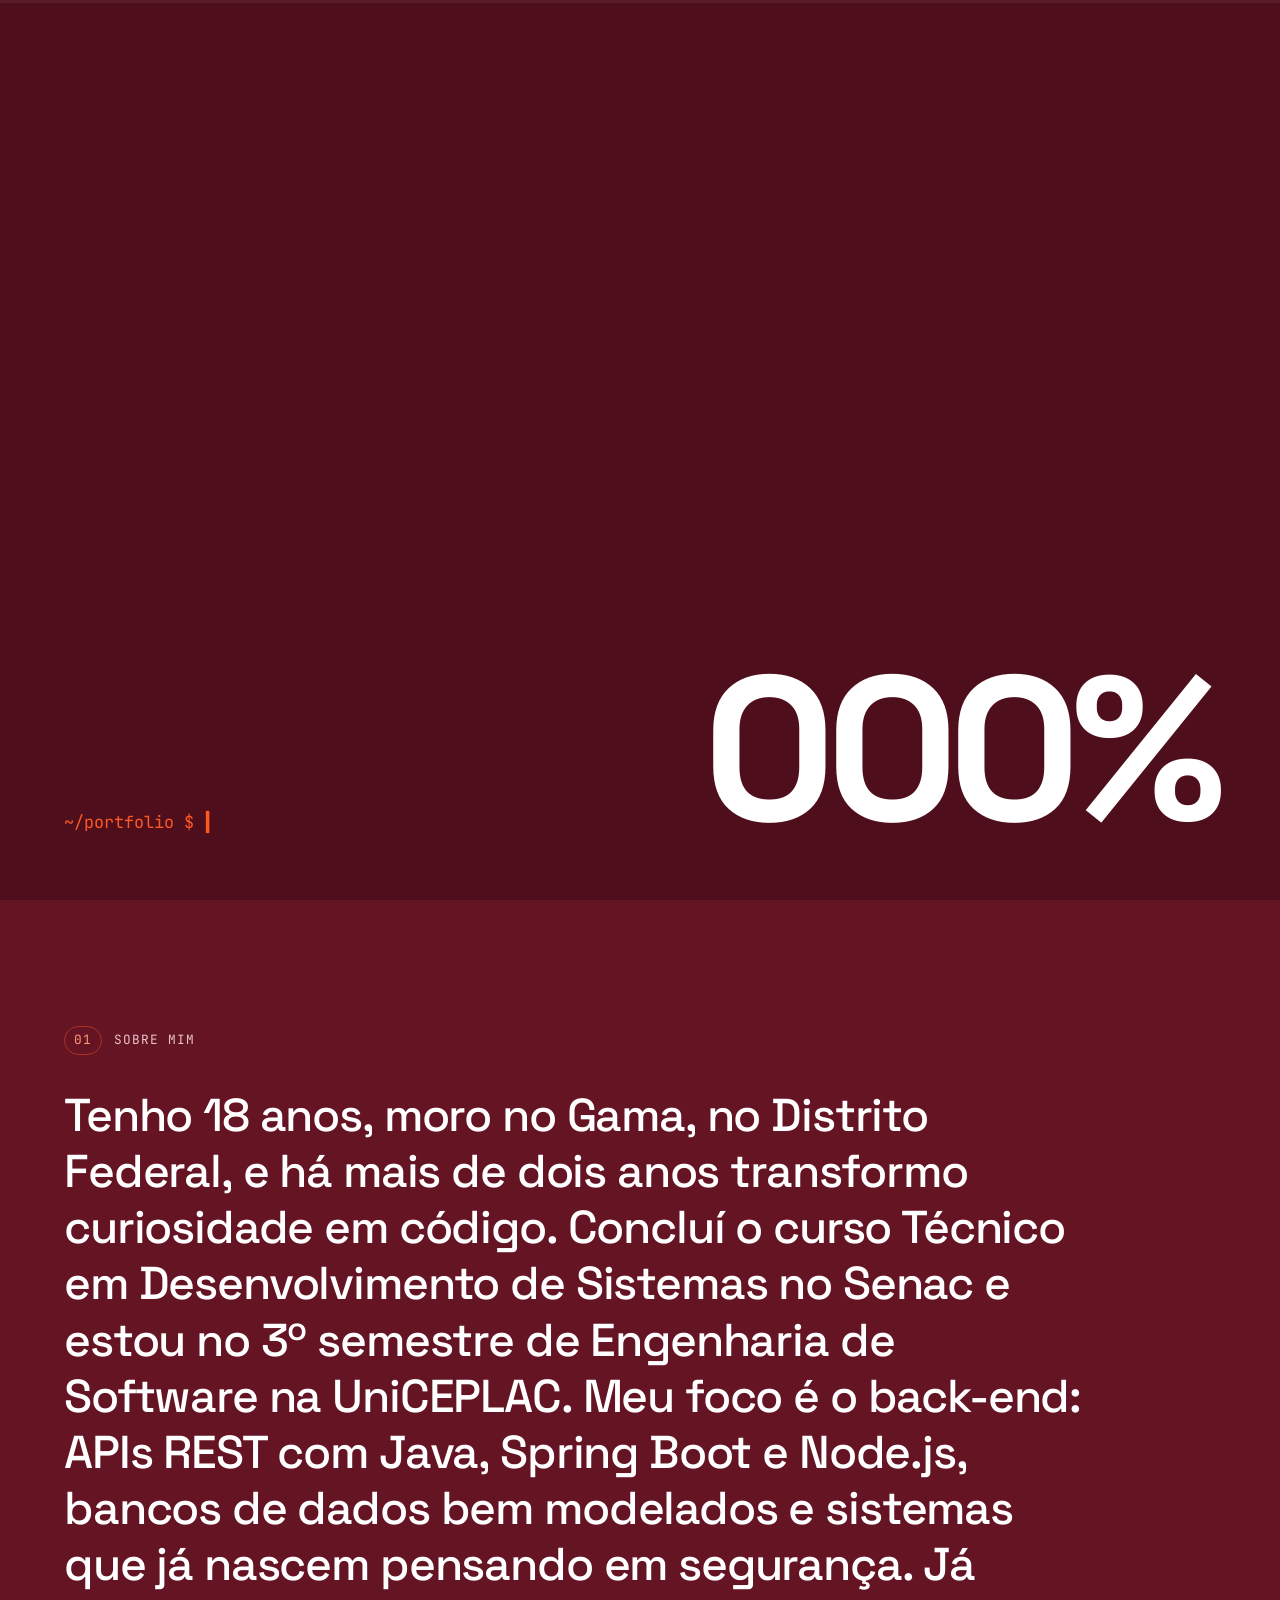
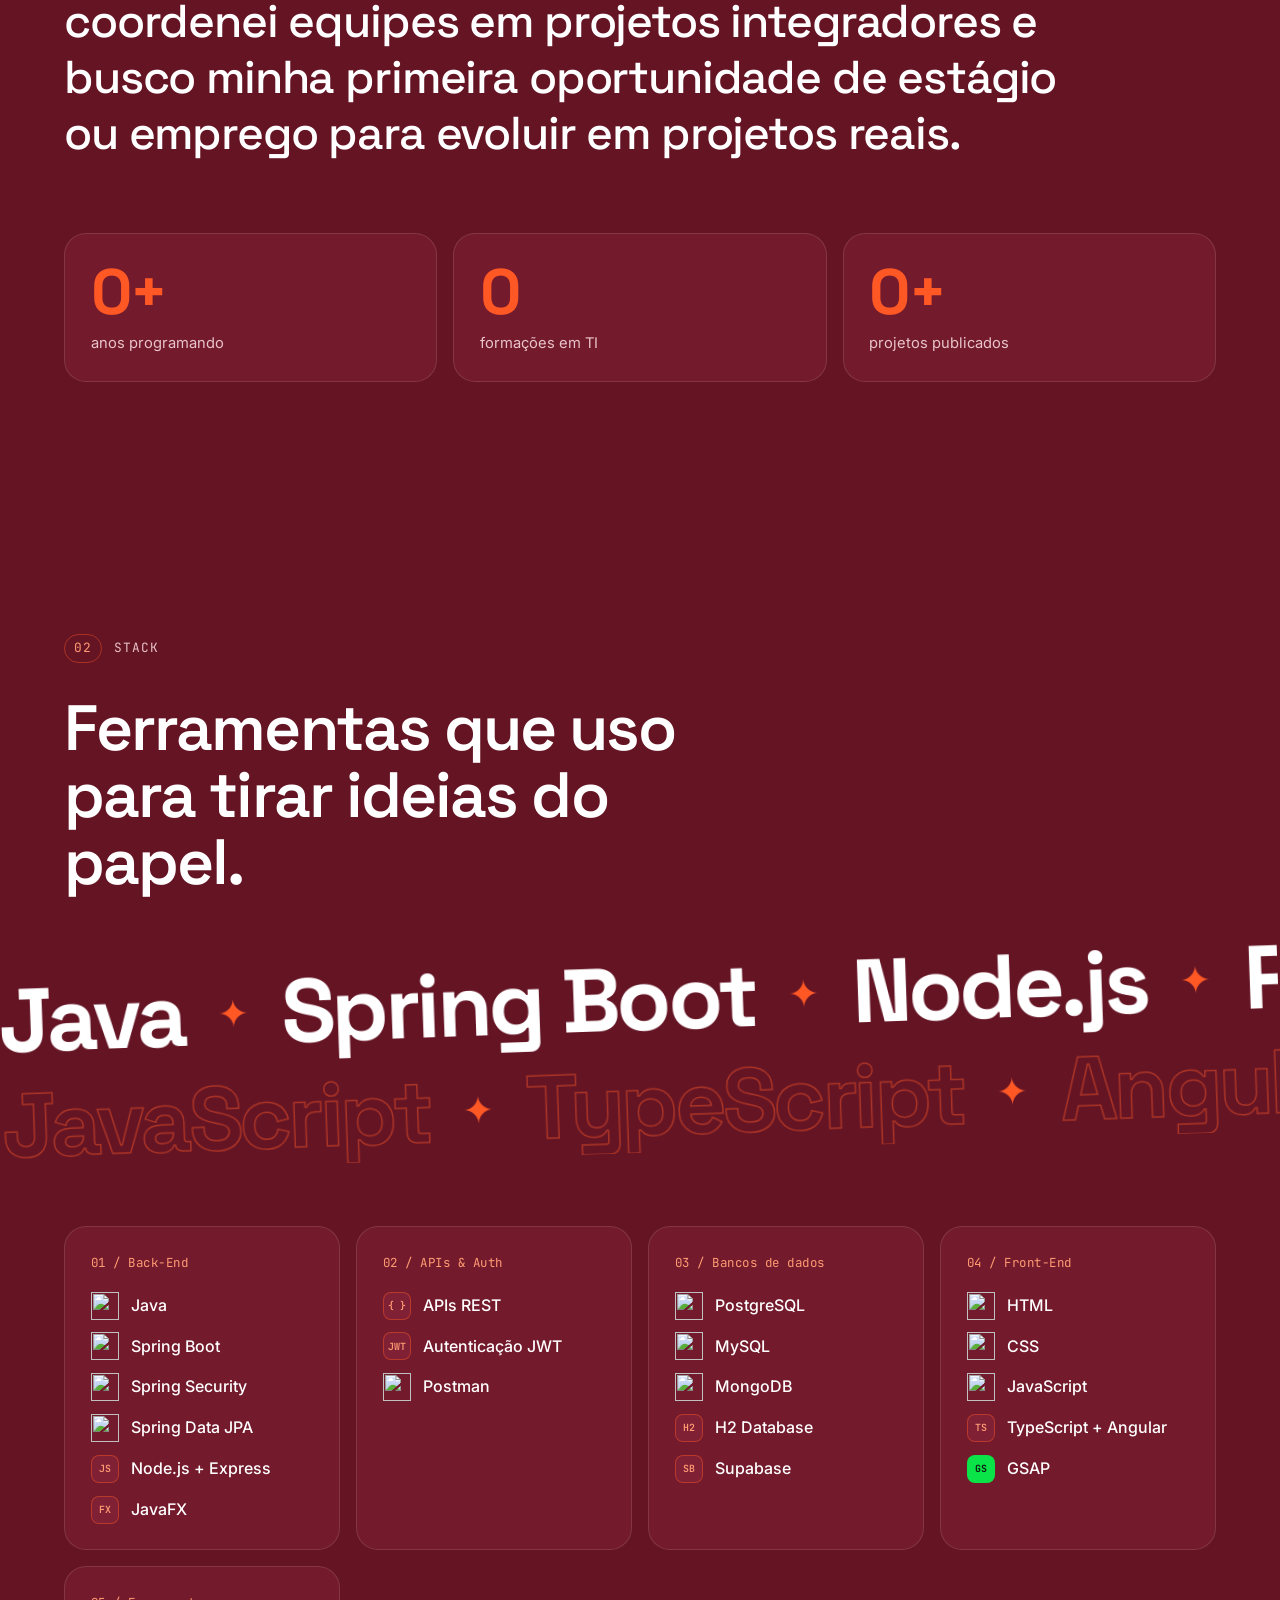
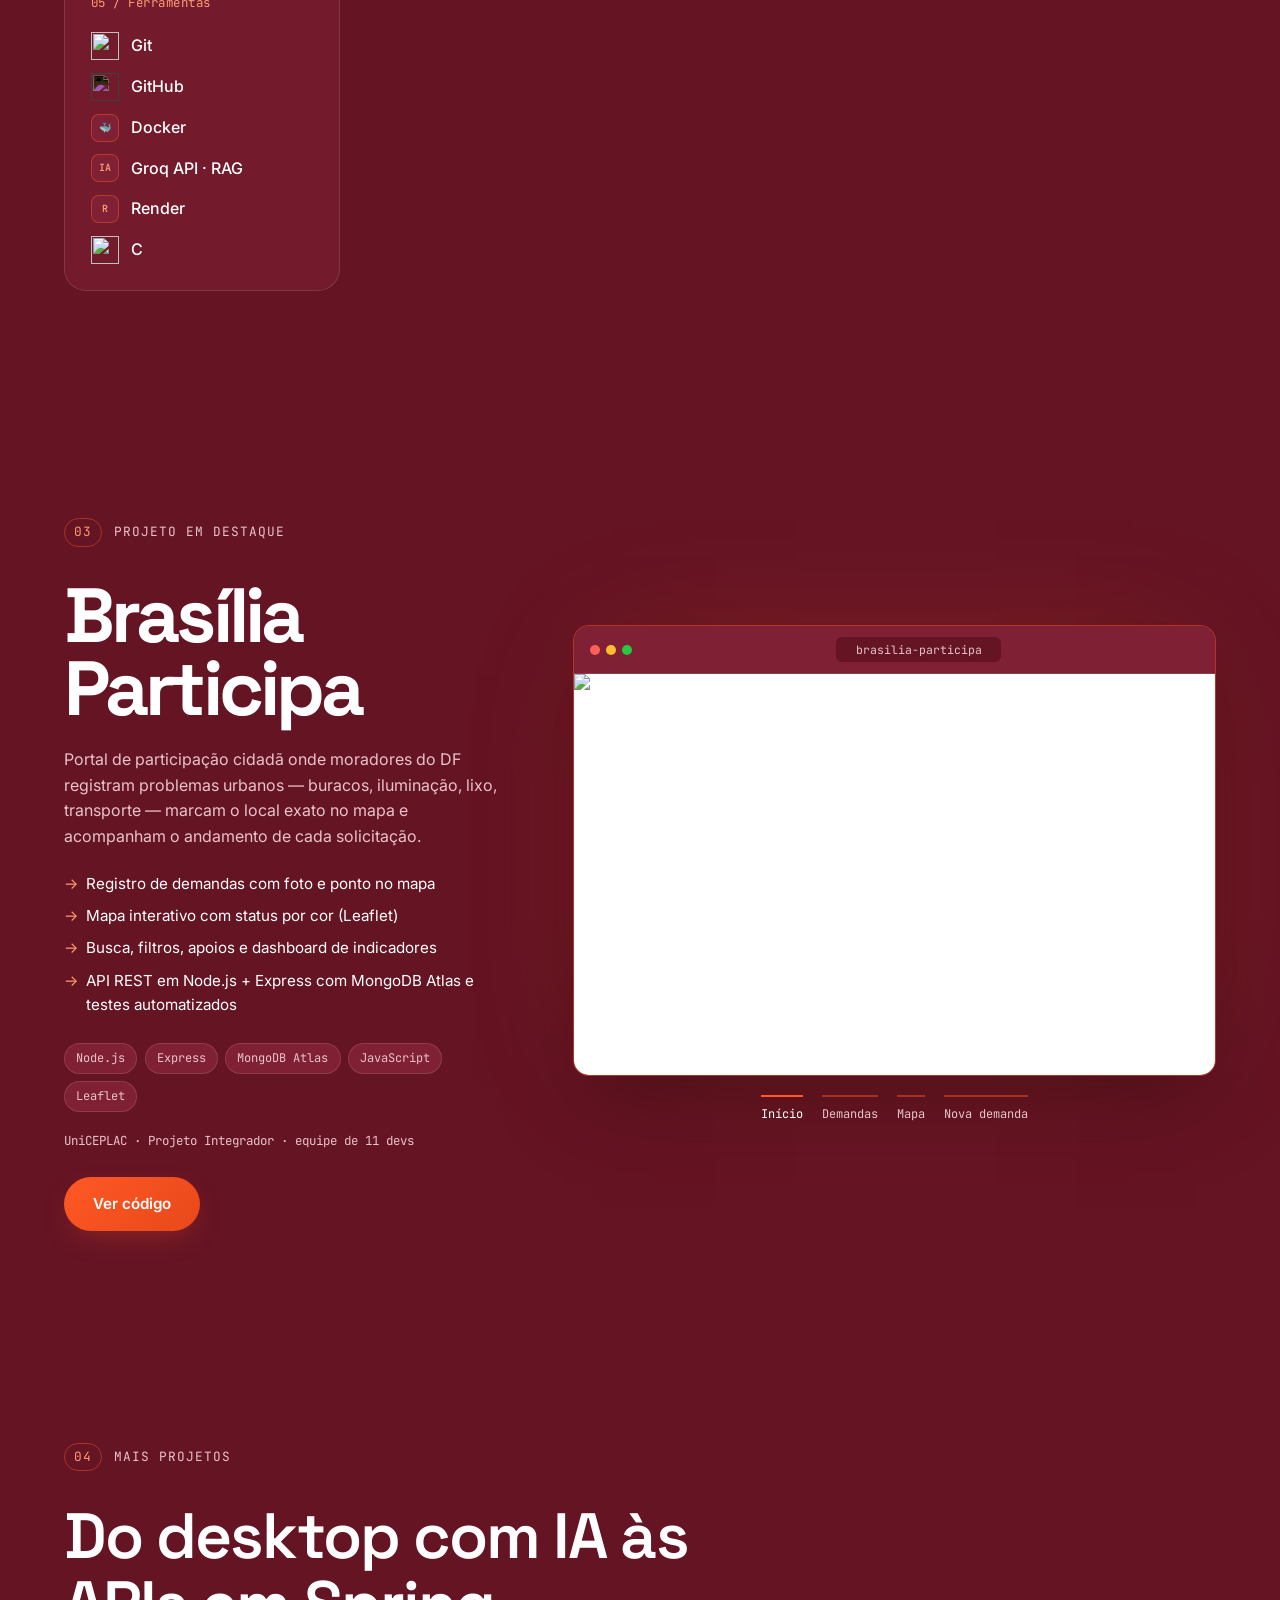
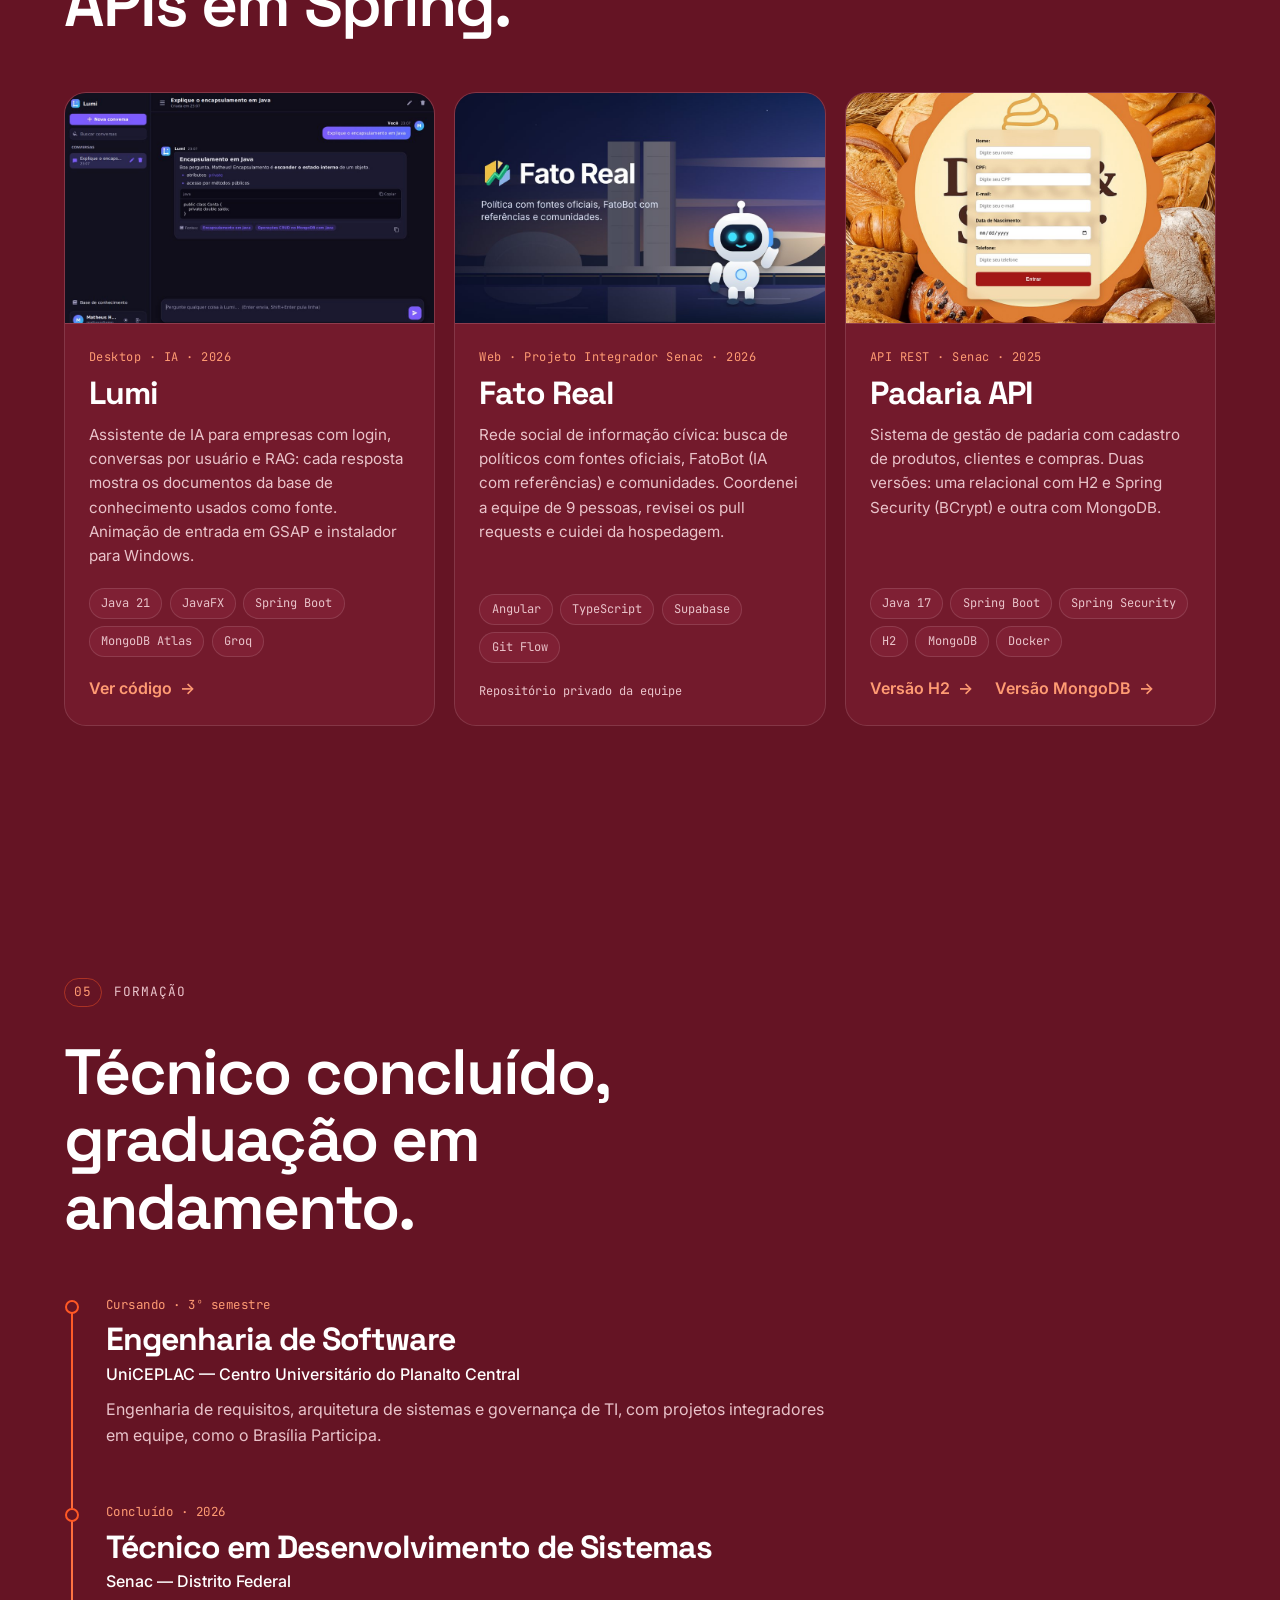
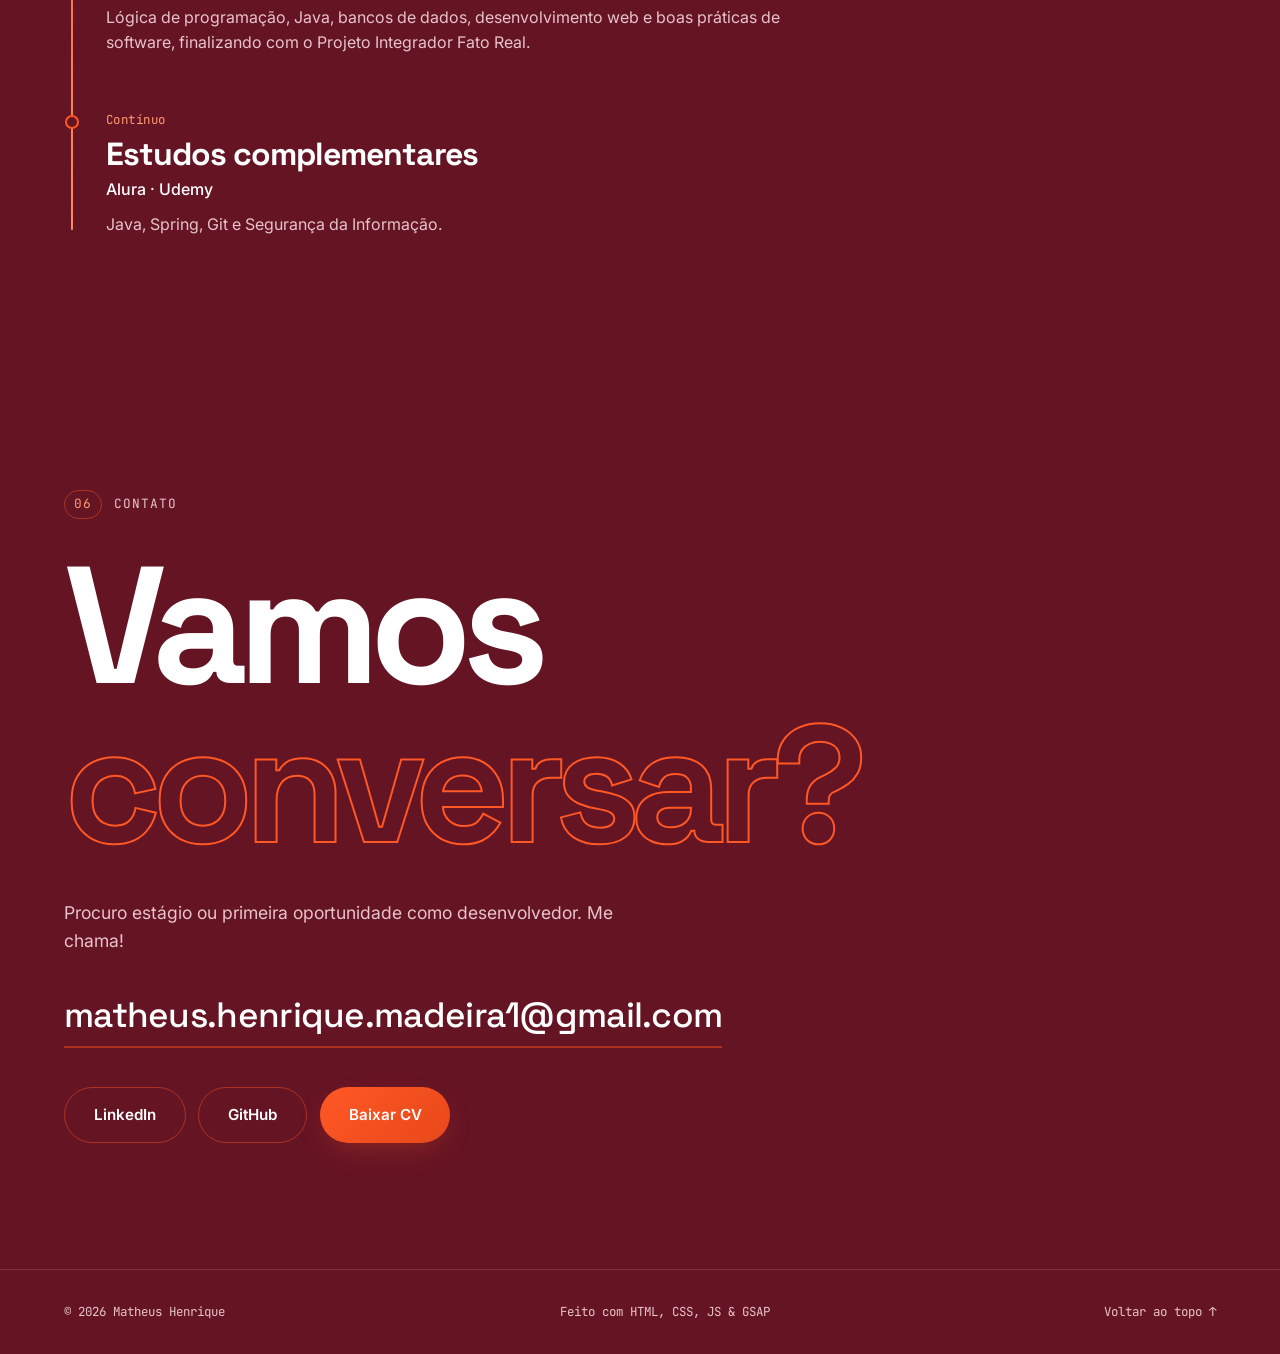
==== commit b489ef3f: "Troca a paleta para vinho, branco e laranja (#651424, #FFFFFF, #FF5825) Vale para o site (tema escur" ====
--- a/index.html
+++ b/index.html
@@ -5,14 +5,14 @@
   <meta name="viewport" content="width=device-width, initial-scale=1.0">
   <title>Matheus Henrique — Desenvolvedor Back-End</title>
   <meta name="description" content="Portfólio de Matheus Henrique, desenvolvedor back-end em formação focado em Java, Spring Boot, Node.js e Segurança da Informação. Gama — DF.">
-  <meta name="theme-color" content="#0b0713">
+  <meta name="theme-color" content="#651424">
 
   <!-- Open Graph (prévia ao compartilhar o link) -->
   <meta property="og:title" content="Matheus Henrique — Desenvolvedor Back-End">
   <meta property="og:description" content="Java, Spring Boot, Node.js, APIs REST e Segurança da Informação.">
   <meta property="og:image" content="assets/img/bp-home.jpg">
 
-  <link rel="icon" href="data:image/svg+xml,<svg xmlns='http://www.w3.org/2000/svg' viewBox='0 0 100 100'><rect width='100' height='100' rx='22' fill='%238b5cf6'/><text x='50' y='66' font-family='monospace' font-weight='700' font-size='46' text-anchor='middle' fill='white'>MH</text></svg>">
+  <link rel="icon" href="data:image/svg+xml,<svg xmlns='http://www.w3.org/2000/svg' viewBox='0 0 100 100'><rect width='100' height='100' rx='22' fill='%23ff5825'/><text x='50' y='66' font-family='monospace' font-weight='700' font-size='46' text-anchor='middle' fill='white'>MH</text></svg>">
 
   <!-- Aplica o tema salvo antes de pintar a página (evita "piscar") -->
   <script>
--- a/css/style.css
+++ b/css/style.css
@@ -1,26 +1,27 @@
 /* =========================================================
    Portfólio — Matheus Henrique
-   Tema escuro (padrão) em roxo + tema claro
+   Tema escuro (padrão) em vinho e laranja + tema claro
    ========================================================= */
 
 /* ---------- Tokens de cor ---------- */
 :root {
-  --bg: #0b0713;
-  --bg-2: #120c1f;
-  --surface: #1a1229;
-  --surface-2: #231837;
-  --line: rgba(196, 167, 255, 0.12);
-  --line-strong: rgba(196, 167, 255, 0.28);
-  --txt: #f1ecfb;
-  --muted: #a89cc0;
-  --accent: #a855f7;
-  --accent-2: #7c3aed;
-  --accent-3: #e879f9;
-  --accent-txt: #c4a5ff;
+  /* Paleta: #651424 (vinho) · #FFFFFF (branco) · #FF5825 (laranja) */
+  --bg: #651424;
+  --bg-2: #5a1120;
+  --surface: #731a2c;
+  --surface-2: #7f2034;
+  --line: rgba(255, 255, 255, 0.12);
+  --line-strong: rgba(255, 88, 37, 0.45);
+  --txt: #ffffff;
+  --muted: #e9c3ca;
+  --accent: #ff5825;
+  --accent-2: #e8481a;
+  --accent-3: #ff8a5c;
+  --accent-txt: #ff9b73;
   --on-accent: #ffffff;
-  --glow: rgba(168, 85, 247, 0.35);
-  --shadow: 0 30px 80px -20px rgba(0, 0, 0, 0.6);
-  --grid: rgba(196, 167, 255, 0.05);
+  --glow: rgba(255, 88, 37, 0.35);
+  --shadow: 0 30px 80px -20px rgba(30, 4, 10, 0.55);
+  --grid: rgba(255, 255, 255, 0.05);
   --dark-icon-filter: invert(1);
 
   --font-display: "Space Grotesk", system-ui, sans-serif;
@@ -35,21 +36,22 @@
 }
 
 :root[data-theme="light"] {
-  --bg: #f7f3fd;
-  --bg-2: #efe8fa;
+  --bg: #ffffff;
+  --bg-2: #fbf3f4;
   --surface: #ffffff;
-  --surface-2: #f3edfc;
-  --line: rgba(76, 29, 149, 0.1);
-  --line-strong: rgba(76, 29, 149, 0.22);
-  --txt: #1b1030;
-  --muted: #5f5476;
-  --accent: #8b3cf0;
-  --accent-2: #6d28d9;
-  --accent-3: #c026d3;
-  --accent-txt: #6d28d9;
-  --glow: rgba(139, 60, 240, 0.22);
-  --shadow: 0 30px 70px -25px rgba(76, 29, 149, 0.28);
-  --grid: rgba(76, 29, 149, 0.06);
+  --surface-2: #f8ecee;
+  --line: rgba(101, 20, 36, 0.12);
+  --line-strong: rgba(101, 20, 36, 0.26);
+  --txt: #651424;
+  --muted: #8a4a57;
+  --accent: #ff5825;
+  --accent-2: #e8481a;
+  --accent-3: #651424;
+  --accent-txt: #c2380c;
+  --on-accent: #ffffff;
+  --glow: rgba(255, 88, 37, 0.22);
+  --shadow: 0 30px 70px -25px rgba(101, 20, 36, 0.3);
+  --grid: rgba(101, 20, 36, 0.06);
   --dark-icon-filter: none;
   color-scheme: light;
 }
@@ -138,18 +140,18 @@
    ========================================================= */
 .loader {
   position: fixed; inset: 0; z-index: 1000;
-  background: #07040d; color: #f1ecfb;
+  background: #4f0e1b; color: #ffffff;
   display: flex; align-items: flex-end;
   padding: var(--pad);
   clip-path: inset(0 0 0 0);
 }
 .loader-inner { width: 100%; display: flex; justify-content: space-between; align-items: flex-end; gap: 2rem; flex-wrap: wrap; }
-.loader-line { font-family: var(--font-mono); font-size: clamp(0.85rem, 1.6vw, 1.05rem); color: #a89cc0; }
-.loader-line .prompt { color: #a855f7; }
-.loader-cmd::after { content: "▍"; color: #a855f7; animation: blink 0.8s steps(1) infinite; margin-left: 2px; }
+.loader-line { font-family: var(--font-mono); font-size: clamp(0.85rem, 1.6vw, 1.05rem); color: #e9c3ca; }
+.loader-line .prompt { color: #ff5825; }
+.loader-cmd::after { content: "▍"; color: #ff5825; animation: blink 0.8s steps(1) infinite; margin-left: 2px; }
 .loader-count { font-family: var(--font-display); font-weight: 700; font-size: clamp(4rem, 16vw, 13rem); line-height: 0.85; letter-spacing: -0.05em; }
 .loader-bar { position: absolute; left: 0; right: 0; top: 0; height: 3px; background: rgba(255, 255, 255, 0.06); }
-.loader-bar i { display: block; height: 100%; background: linear-gradient(90deg, #7c3aed, #e879f9); transform-origin: left; transform: scaleX(0); }
+.loader-bar i { display: block; height: 100%; background: linear-gradient(90deg, #ff5825, #ff9b73); transform-origin: left; transform: scaleX(0); }
 
 @keyframes blink { 50% { opacity: 0; } }
 
@@ -279,7 +281,7 @@
   margin-bottom: 1.6rem;
 }
 .hero-title .line, .contact-title .line { display: block; overflow: hidden; padding-bottom: 0.06em; }
-.hero-title .line-2 { color: var(--accent-txt); }
+.hero-title .line-2 { color: var(--accent); }
 
 .hero-role { font-family: var(--font-display); font-size: clamp(1.2rem, 2.4vw, 1.9rem); font-weight: 500; margin-bottom: 1rem; }
 .hero-role .mono { color: var(--accent-txt); font-size: 0.85em; }
@@ -339,7 +341,7 @@
 
 .stats { display: grid; grid-template-columns: repeat(3, 1fr); gap: 1rem; margin-top: clamp(3rem, 8vh, 5rem); }
 .stat { padding: 1.6rem; border-radius: var(--radius); border: 1px solid var(--line); background: var(--surface); }
-.stat-num { font-family: var(--font-display); font-weight: 700; font-size: clamp(2.4rem, 5vw, 4rem); line-height: 1; letter-spacing: -0.04em; color: var(--accent-txt); }
+.stat-num { font-family: var(--font-display); font-weight: 700; font-size: clamp(2.4rem, 5vw, 4rem); line-height: 1; letter-spacing: -0.04em; color: var(--accent); }
 .stat-label { color: var(--muted); margin-top: 0.5rem; font-size: 0.92rem; }
 
 /* =========================================================
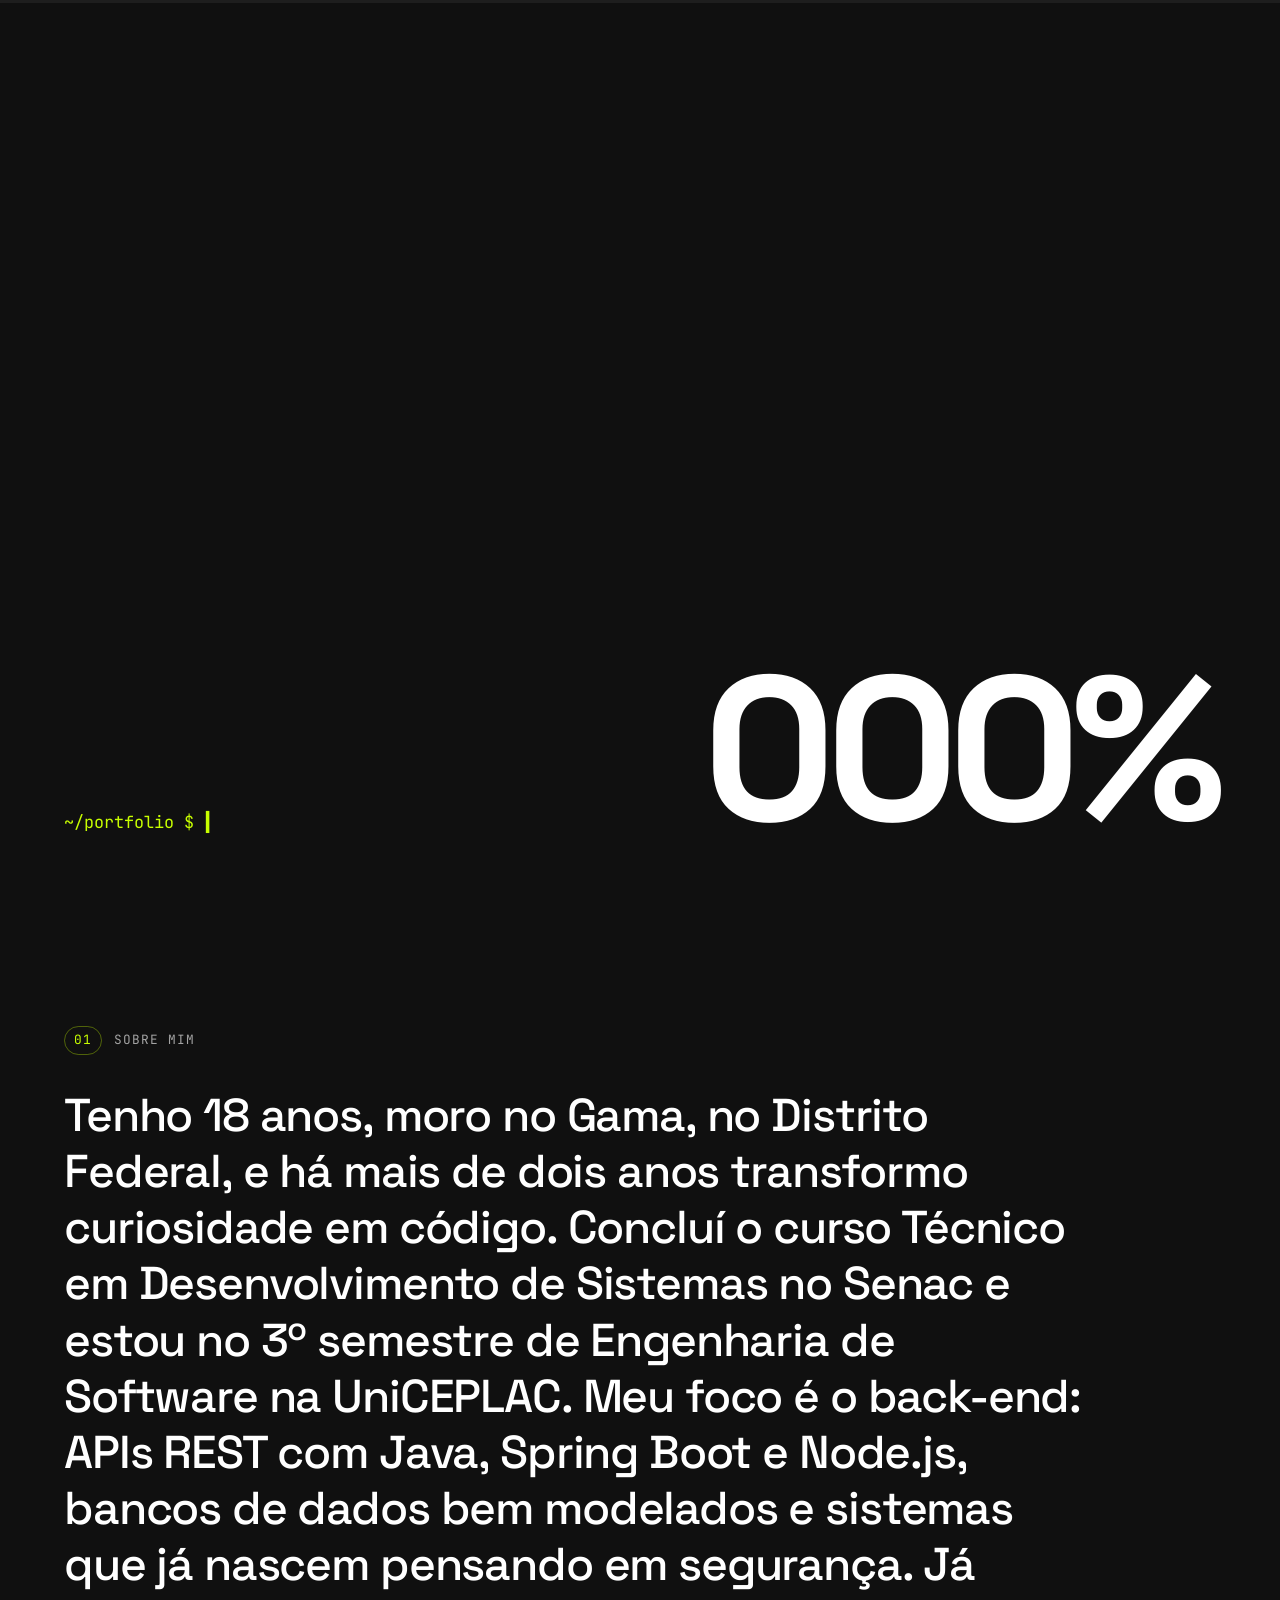
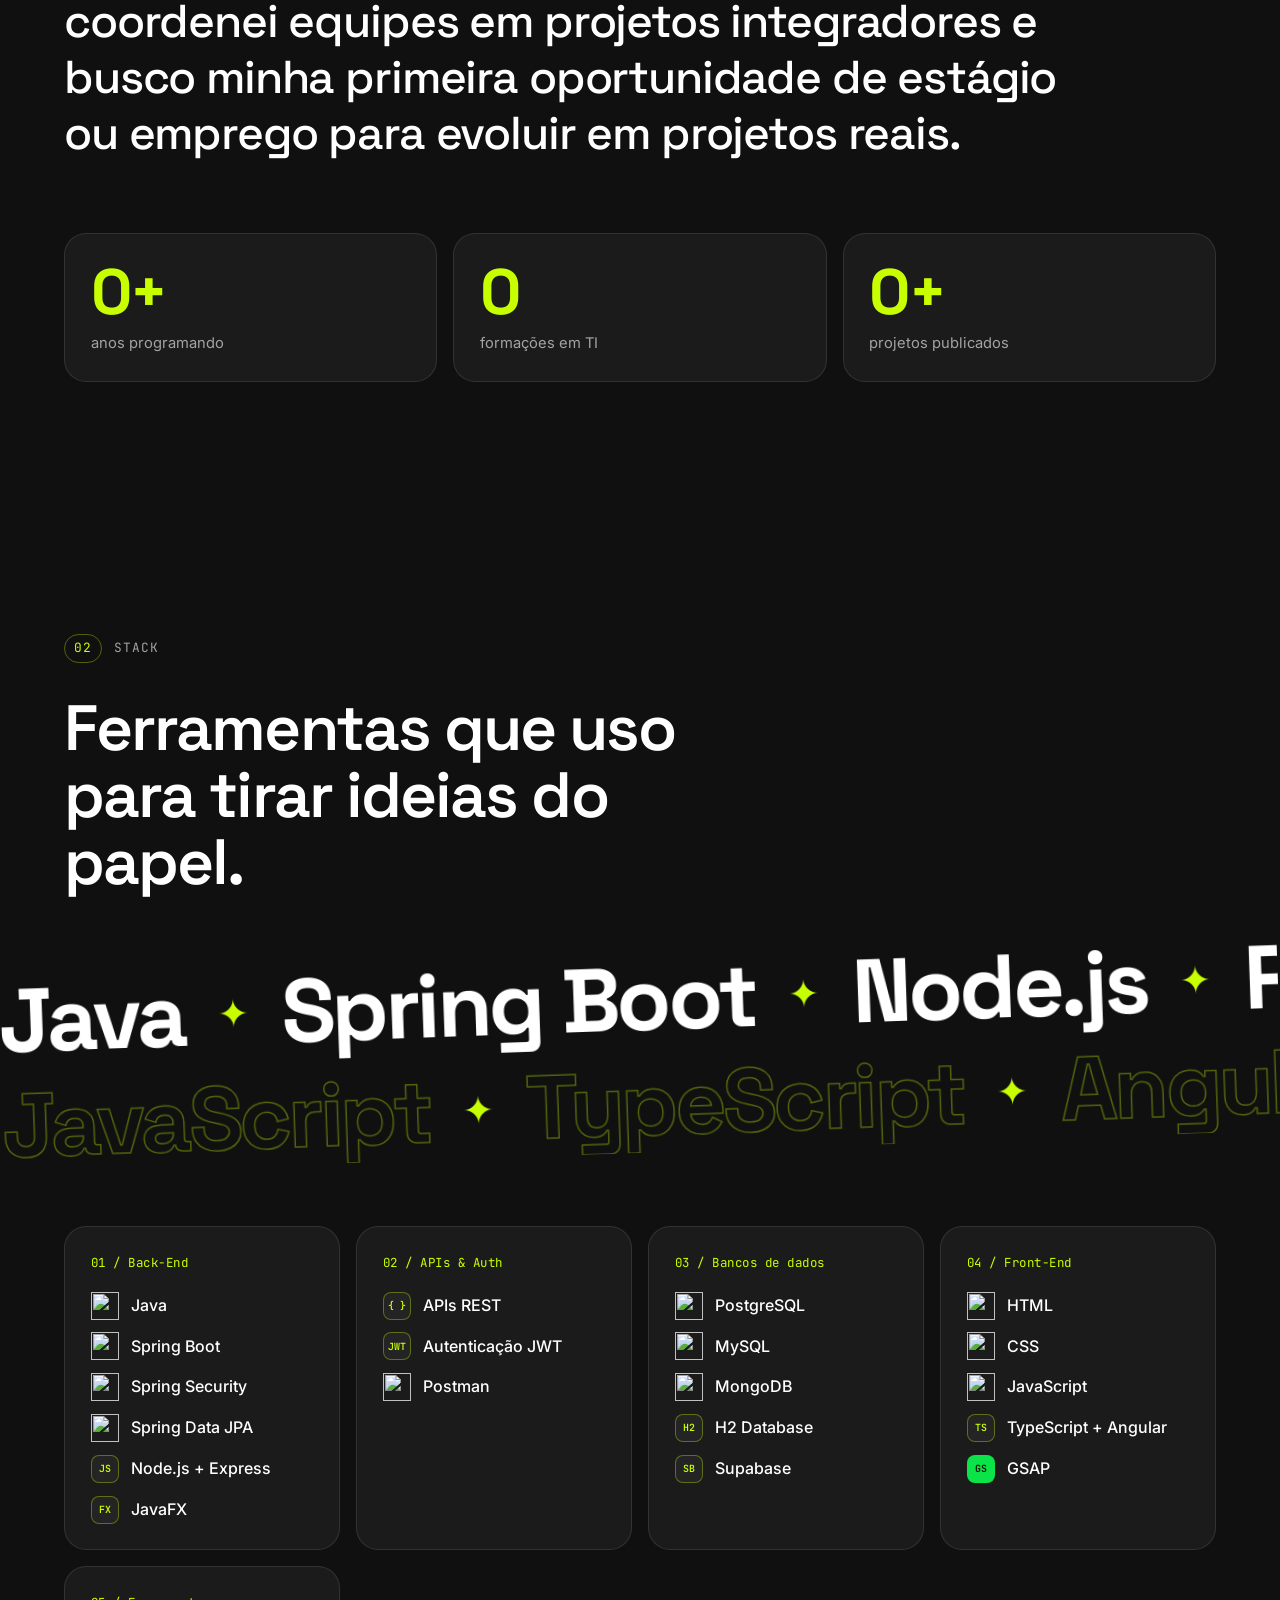
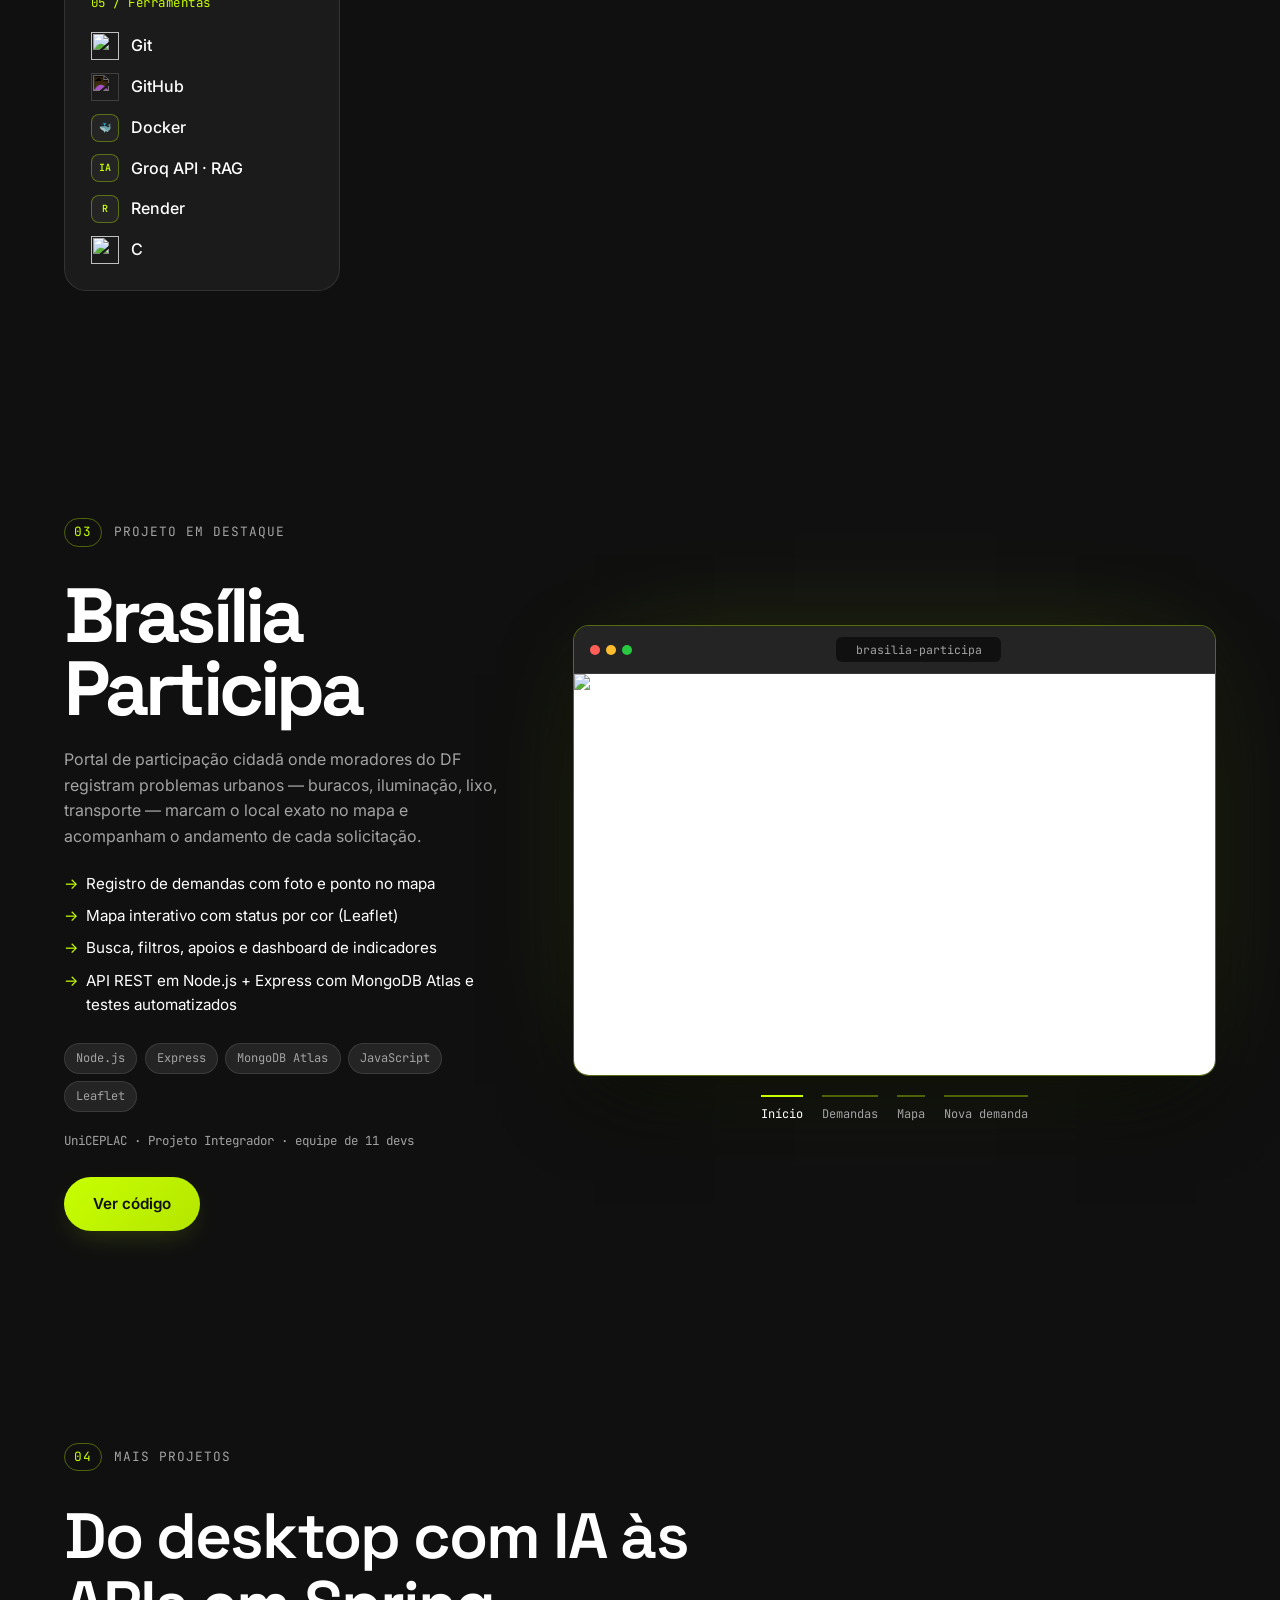
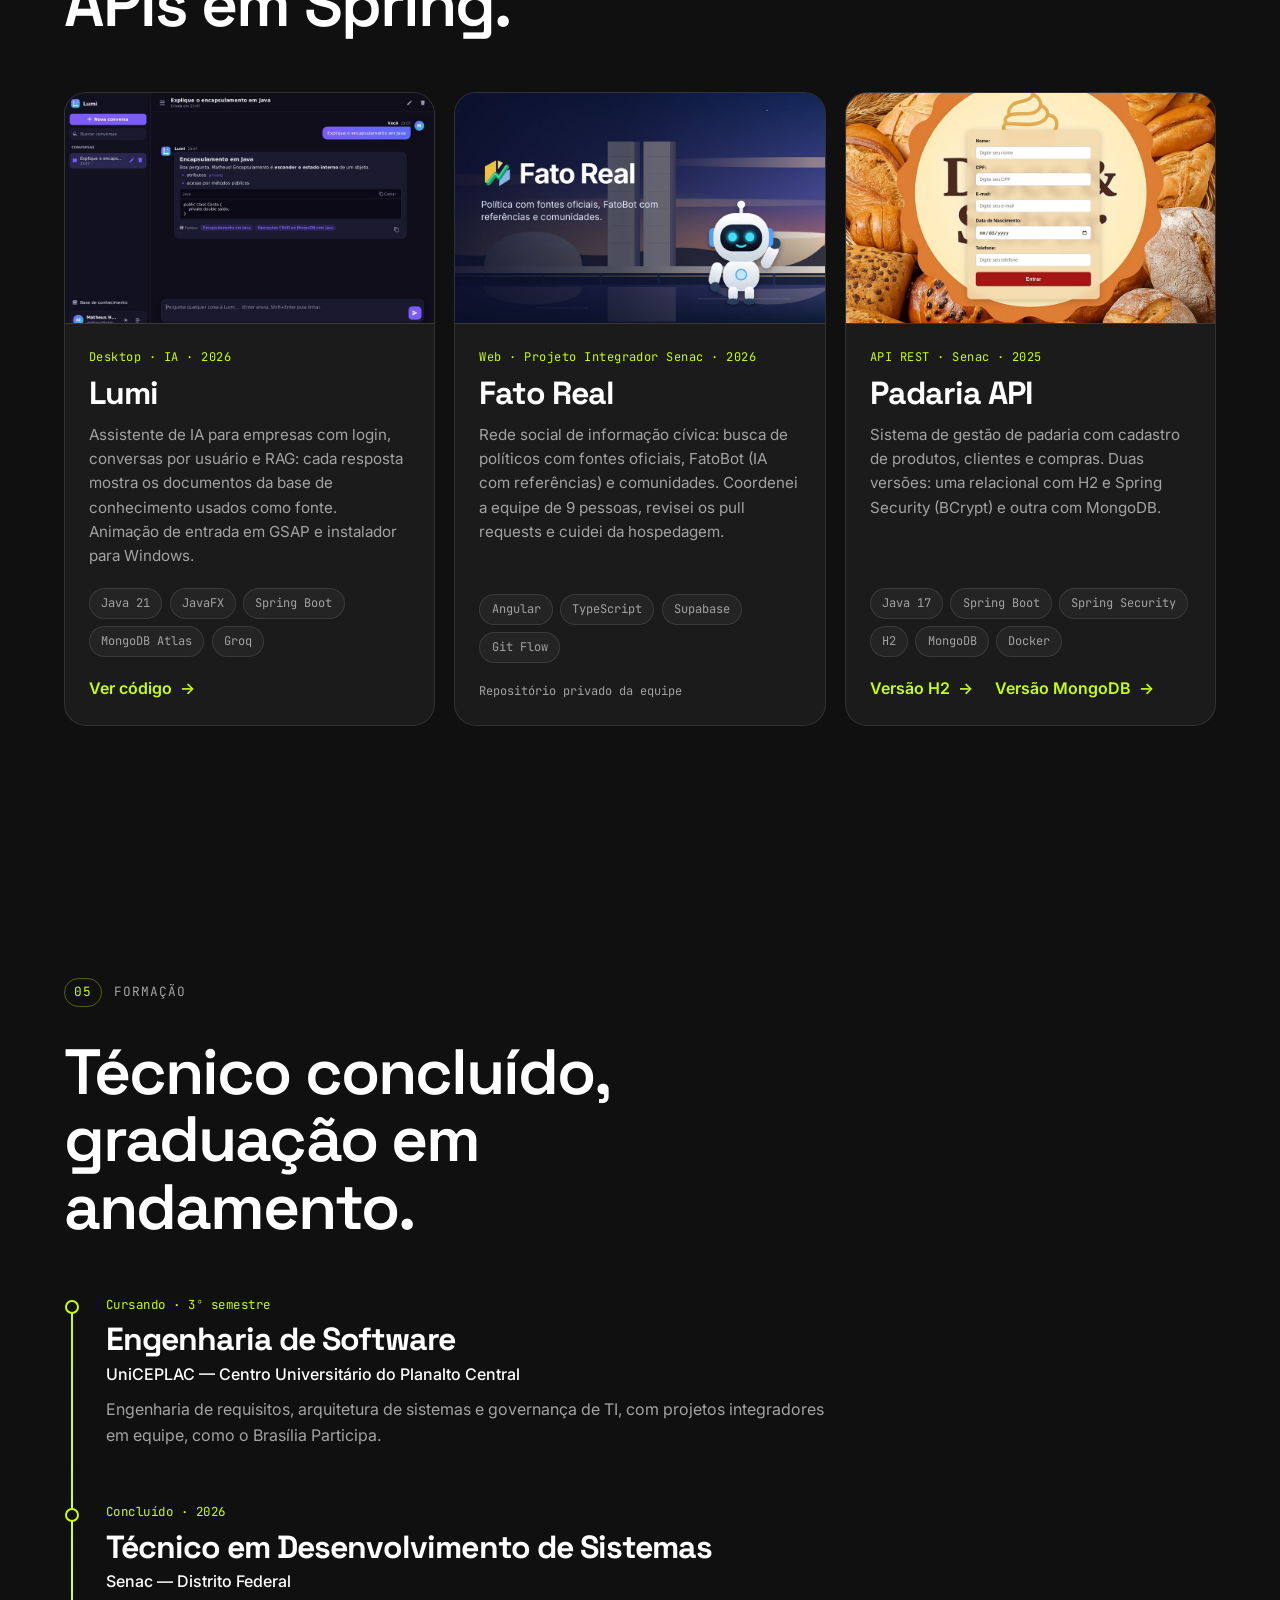
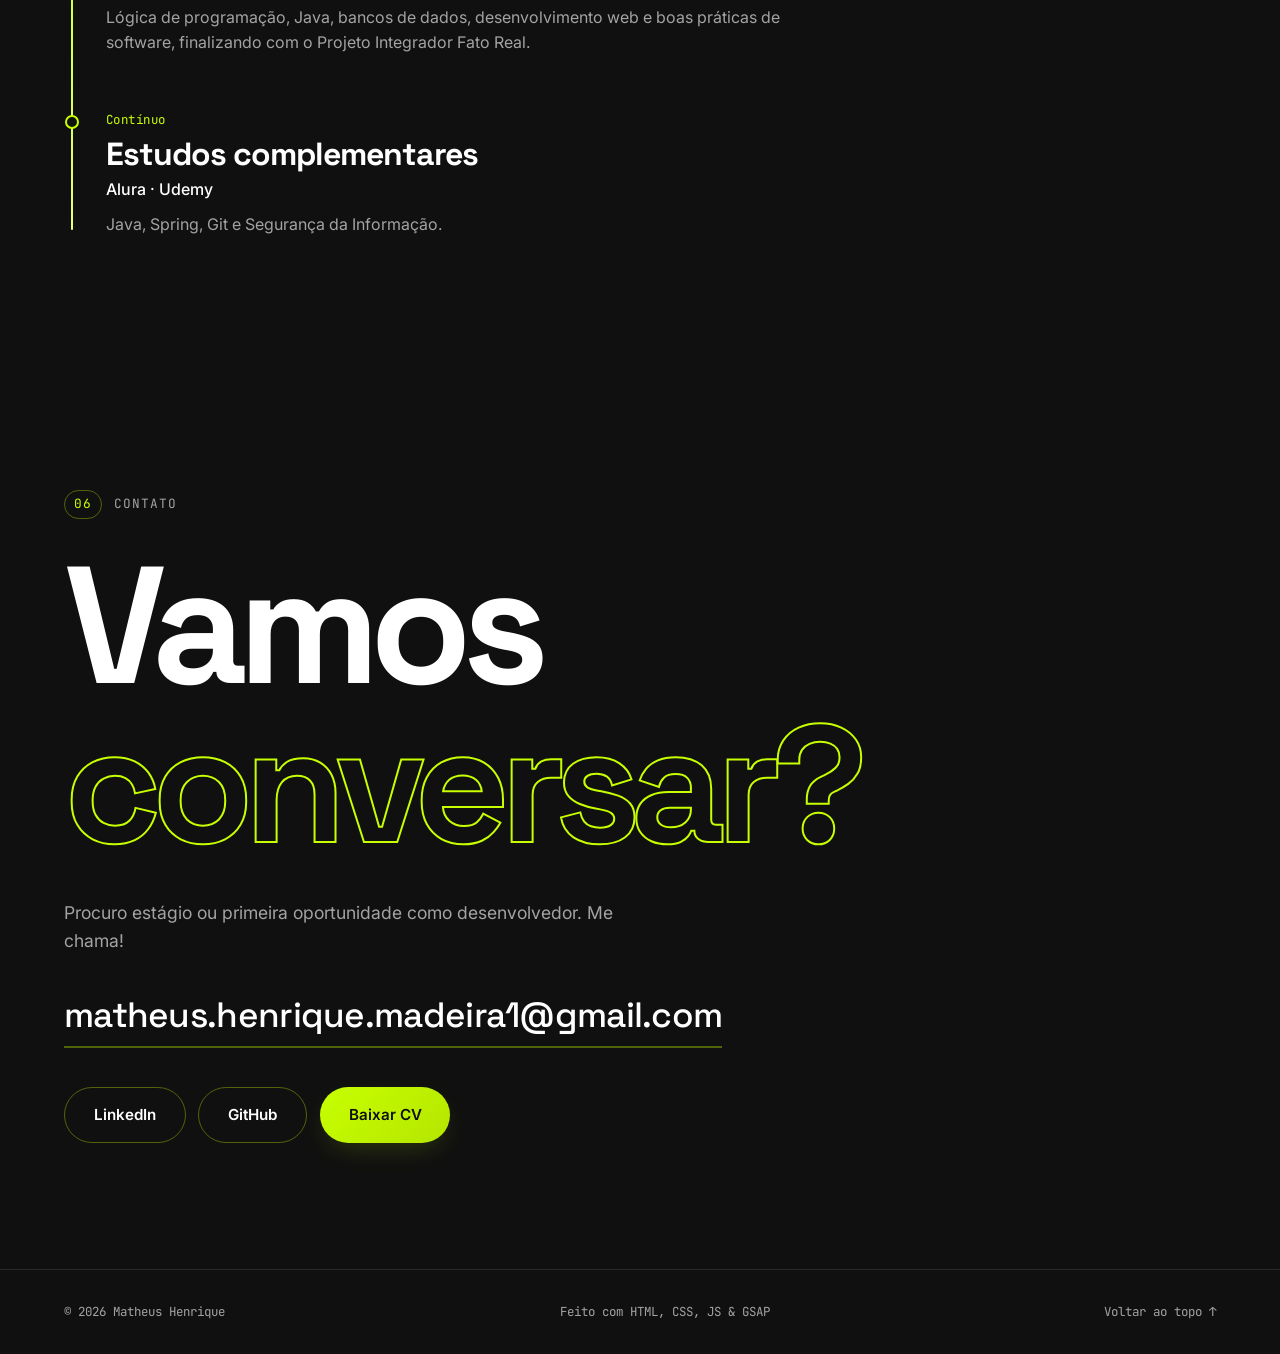
==== commit c11c488d: "Troca a paleta para preto, branco e verde-limão (#101010, #FFFFFF, #C8FF00) Vale para o site (tema e" ====
--- a/index.html
+++ b/index.html
@@ -5,14 +5,14 @@
   <meta name="viewport" content="width=device-width, initial-scale=1.0">
   <title>Matheus Henrique — Desenvolvedor Back-End</title>
   <meta name="description" content="Portfólio de Matheus Henrique, desenvolvedor back-end em formação focado em Java, Spring Boot, Node.js e Segurança da Informação. Gama — DF.">
-  <meta name="theme-color" content="#651424">
+  <meta name="theme-color" content="#101010">
 
   <!-- Open Graph (prévia ao compartilhar o link) -->
   <meta property="og:title" content="Matheus Henrique — Desenvolvedor Back-End">
   <meta property="og:description" content="Java, Spring Boot, Node.js, APIs REST e Segurança da Informação.">
   <meta property="og:image" content="assets/img/bp-home.jpg">
 
-  <link rel="icon" href="data:image/svg+xml,<svg xmlns='http://www.w3.org/2000/svg' viewBox='0 0 100 100'><rect width='100' height='100' rx='22' fill='%23ff5825'/><text x='50' y='66' font-family='monospace' font-weight='700' font-size='46' text-anchor='middle' fill='white'>MH</text></svg>">
+  <link rel="icon" href="data:image/svg+xml,<svg xmlns='http://www.w3.org/2000/svg' viewBox='0 0 100 100'><rect width='100' height='100' rx='22' fill='%23101010'/><text x='50' y='66' font-family='monospace' font-weight='700' font-size='46' text-anchor='middle' fill='%23c8ff00'>MH</text></svg>">
 
   <!-- Aplica o tema salvo antes de pintar a página (evita "piscar") -->
   <script>
--- a/css/style.css
+++ b/css/style.css
@@ -1,27 +1,27 @@
 /* =========================================================
    Portfólio — Matheus Henrique
-   Tema escuro (padrão) em vinho e laranja + tema claro
+   Tema escuro (padrão) em preto e verde-limão + tema claro
    ========================================================= */
 
 /* ---------- Tokens de cor ---------- */
 :root {
-  /* Paleta: #651424 (vinho) · #FFFFFF (branco) · #FF5825 (laranja) */
-  --bg: #651424;
-  --bg-2: #5a1120;
-  --surface: #731a2c;
-  --surface-2: #7f2034;
-  --line: rgba(255, 255, 255, 0.12);
-  --line-strong: rgba(255, 88, 37, 0.45);
+  /* Paleta: #101010 (preto) · #FFFFFF (branco) · #C8FF00 (verde-limão) */
+  --bg: #101010;
+  --bg-2: #161616;
+  --surface: #1b1b1b;
+  --surface-2: #242424;
+  --line: rgba(255, 255, 255, 0.1);
+  --line-strong: rgba(200, 255, 0, 0.35);
   --txt: #ffffff;
-  --muted: #e9c3ca;
-  --accent: #ff5825;
-  --accent-2: #e8481a;
-  --accent-3: #ff8a5c;
-  --accent-txt: #ff9b73;
-  --on-accent: #ffffff;
-  --glow: rgba(255, 88, 37, 0.35);
-  --shadow: 0 30px 80px -20px rgba(30, 4, 10, 0.55);
-  --grid: rgba(255, 255, 255, 0.05);
+  --muted: #a3a3a3;
+  --accent: #c8ff00;
+  --accent-2: #b4e600;
+  --accent-3: #e4ff7a;
+  --accent-txt: #c8ff00;
+  --on-accent: #101010;
+  --glow: rgba(200, 255, 0, 0.22);
+  --shadow: 0 30px 80px -20px rgba(0, 0, 0, 0.7);
+  --grid: rgba(255, 255, 255, 0.04);
   --dark-icon-filter: invert(1);
 
   --font-display: "Space Grotesk", system-ui, sans-serif;
@@ -37,21 +37,21 @@
 
 :root[data-theme="light"] {
   --bg: #ffffff;
-  --bg-2: #fbf3f4;
+  --bg-2: #f5f5f5;
   --surface: #ffffff;
-  --surface-2: #f8ecee;
-  --line: rgba(101, 20, 36, 0.12);
-  --line-strong: rgba(101, 20, 36, 0.26);
-  --txt: #651424;
-  --muted: #8a4a57;
-  --accent: #ff5825;
-  --accent-2: #e8481a;
-  --accent-3: #651424;
-  --accent-txt: #c2380c;
-  --on-accent: #ffffff;
-  --glow: rgba(255, 88, 37, 0.22);
-  --shadow: 0 30px 70px -25px rgba(101, 20, 36, 0.3);
-  --grid: rgba(101, 20, 36, 0.06);
+  --surface-2: #f2f2f2;
+  --line: rgba(16, 16, 16, 0.1);
+  --line-strong: rgba(16, 16, 16, 0.22);
+  --txt: #101010;
+  --muted: #5c5c5c;
+  --accent: #c8ff00;
+  --accent-2: #b4e600;
+  --accent-3: #8fb800;
+  --accent-txt: #4d6600;
+  --on-accent: #101010;
+  --glow: rgba(200, 255, 0, 0.35);
+  --shadow: 0 30px 70px -25px rgba(16, 16, 16, 0.25);
+  --grid: rgba(16, 16, 16, 0.05);
   --dark-icon-filter: none;
   color-scheme: light;
 }
@@ -140,18 +140,18 @@
    ========================================================= */
 .loader {
   position: fixed; inset: 0; z-index: 1000;
-  background: #4f0e1b; color: #ffffff;
+  background: #101010; color: #ffffff;
   display: flex; align-items: flex-end;
   padding: var(--pad);
   clip-path: inset(0 0 0 0);
 }
 .loader-inner { width: 100%; display: flex; justify-content: space-between; align-items: flex-end; gap: 2rem; flex-wrap: wrap; }
-.loader-line { font-family: var(--font-mono); font-size: clamp(0.85rem, 1.6vw, 1.05rem); color: #e9c3ca; }
-.loader-line .prompt { color: #ff5825; }
-.loader-cmd::after { content: "▍"; color: #ff5825; animation: blink 0.8s steps(1) infinite; margin-left: 2px; }
+.loader-line { font-family: var(--font-mono); font-size: clamp(0.85rem, 1.6vw, 1.05rem); color: #a3a3a3; }
+.loader-line .prompt { color: #c8ff00; }
+.loader-cmd::after { content: "▍"; color: #c8ff00; animation: blink 0.8s steps(1) infinite; margin-left: 2px; }
 .loader-count { font-family: var(--font-display); font-weight: 700; font-size: clamp(4rem, 16vw, 13rem); line-height: 0.85; letter-spacing: -0.05em; }
 .loader-bar { position: absolute; left: 0; right: 0; top: 0; height: 3px; background: rgba(255, 255, 255, 0.06); }
-.loader-bar i { display: block; height: 100%; background: linear-gradient(90deg, #ff5825, #ff9b73); transform-origin: left; transform: scaleX(0); }
+.loader-bar i { display: block; height: 100%; background: linear-gradient(90deg, #b4e600, #c8ff00); transform-origin: left; transform: scaleX(0); }
 
 @keyframes blink { 50% { opacity: 0; } }
 
@@ -281,7 +281,7 @@
   margin-bottom: 1.6rem;
 }
 .hero-title .line, .contact-title .line { display: block; overflow: hidden; padding-bottom: 0.06em; }
-.hero-title .line-2 { color: var(--accent); }
+.hero-title .line-2 { color: var(--accent-txt); }
 
 .hero-role { font-family: var(--font-display); font-size: clamp(1.2rem, 2.4vw, 1.9rem); font-weight: 500; margin-bottom: 1rem; }
 .hero-role .mono { color: var(--accent-txt); font-size: 0.85em; }
@@ -341,7 +341,7 @@
 
 .stats { display: grid; grid-template-columns: repeat(3, 1fr); gap: 1rem; margin-top: clamp(3rem, 8vh, 5rem); }
 .stat { padding: 1.6rem; border-radius: var(--radius); border: 1px solid var(--line); background: var(--surface); }
-.stat-num { font-family: var(--font-display); font-weight: 700; font-size: clamp(2.4rem, 5vw, 4rem); line-height: 1; letter-spacing: -0.04em; color: var(--accent); }
+.stat-num { font-family: var(--font-display); font-weight: 700; font-size: clamp(2.4rem, 5vw, 4rem); line-height: 1; letter-spacing: -0.04em; color: var(--accent-txt); }
 .stat-label { color: var(--muted); margin-top: 0.5rem; font-size: 0.92rem; }
 
 /* =========================================================
@@ -359,7 +359,7 @@
   font-size: clamp(2.6rem, 7vw, 6rem); letter-spacing: -0.04em; line-height: 1.1;
 }
 .marquee-row.reverse span { color: transparent; -webkit-text-stroke: 1.5px var(--line-strong); }
-.marquee-row i { font-style: normal; color: var(--accent); font-size: clamp(1.4rem, 3vw, 2.4rem); }
+.marquee-row i { font-style: normal; color: var(--accent-txt); font-size: clamp(1.4rem, 3vw, 2.4rem); }
 
 .skills-grid { display: grid; grid-template-columns: repeat(auto-fit, minmax(230px, 1fr)); gap: 1rem; }
 .skill-card {
@@ -478,7 +478,7 @@
   font-size: clamp(3.4rem, 13vw, 12rem); line-height: 0.9; letter-spacing: -0.06em;
   margin-bottom: 1.8rem;
 }
-.contact-title .outline { color: transparent; -webkit-text-stroke: 2px var(--accent); }
+.contact-title .outline { color: transparent; -webkit-text-stroke: 2px var(--accent-txt); }
 .contact-title .outline .char { -webkit-text-stroke: inherit; }
 .contact-desc { color: var(--muted); font-size: 1.1rem; margin-bottom: 2rem; max-width: 50ch; }
 .contact-mail {
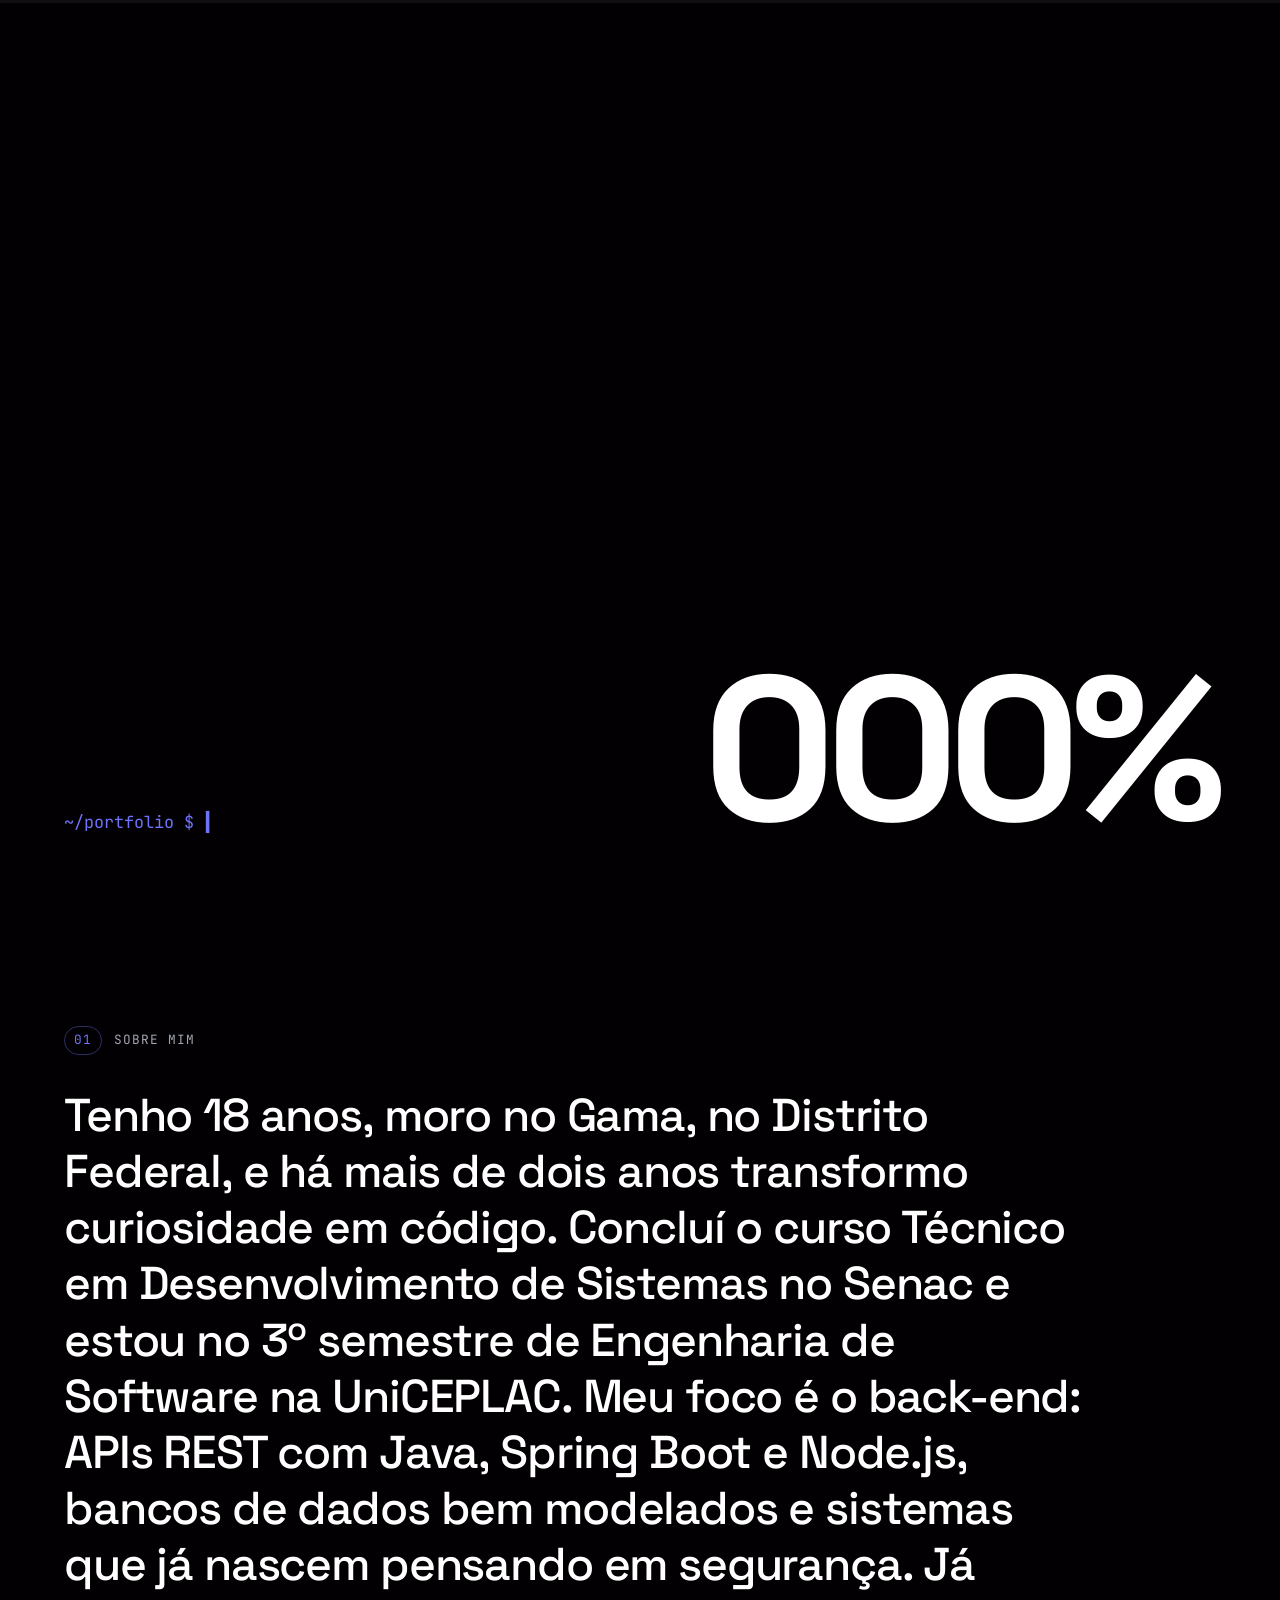
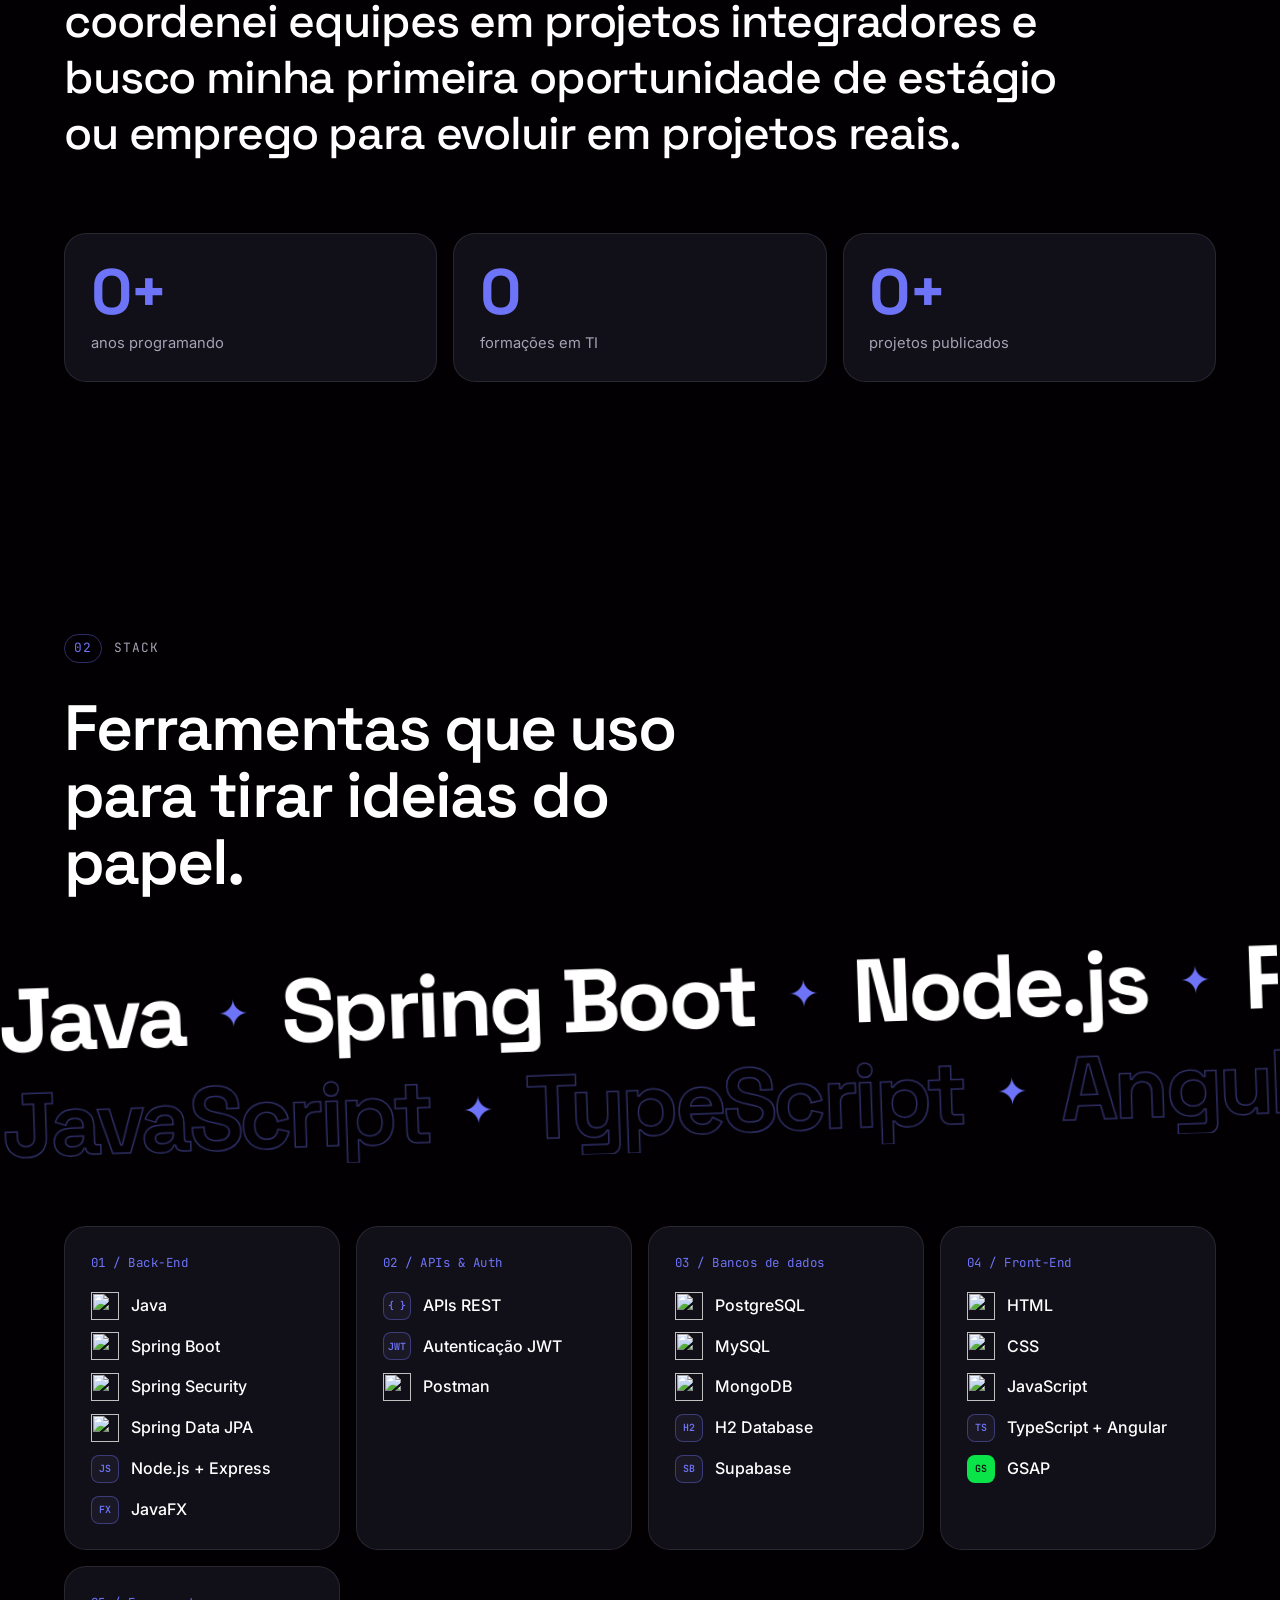
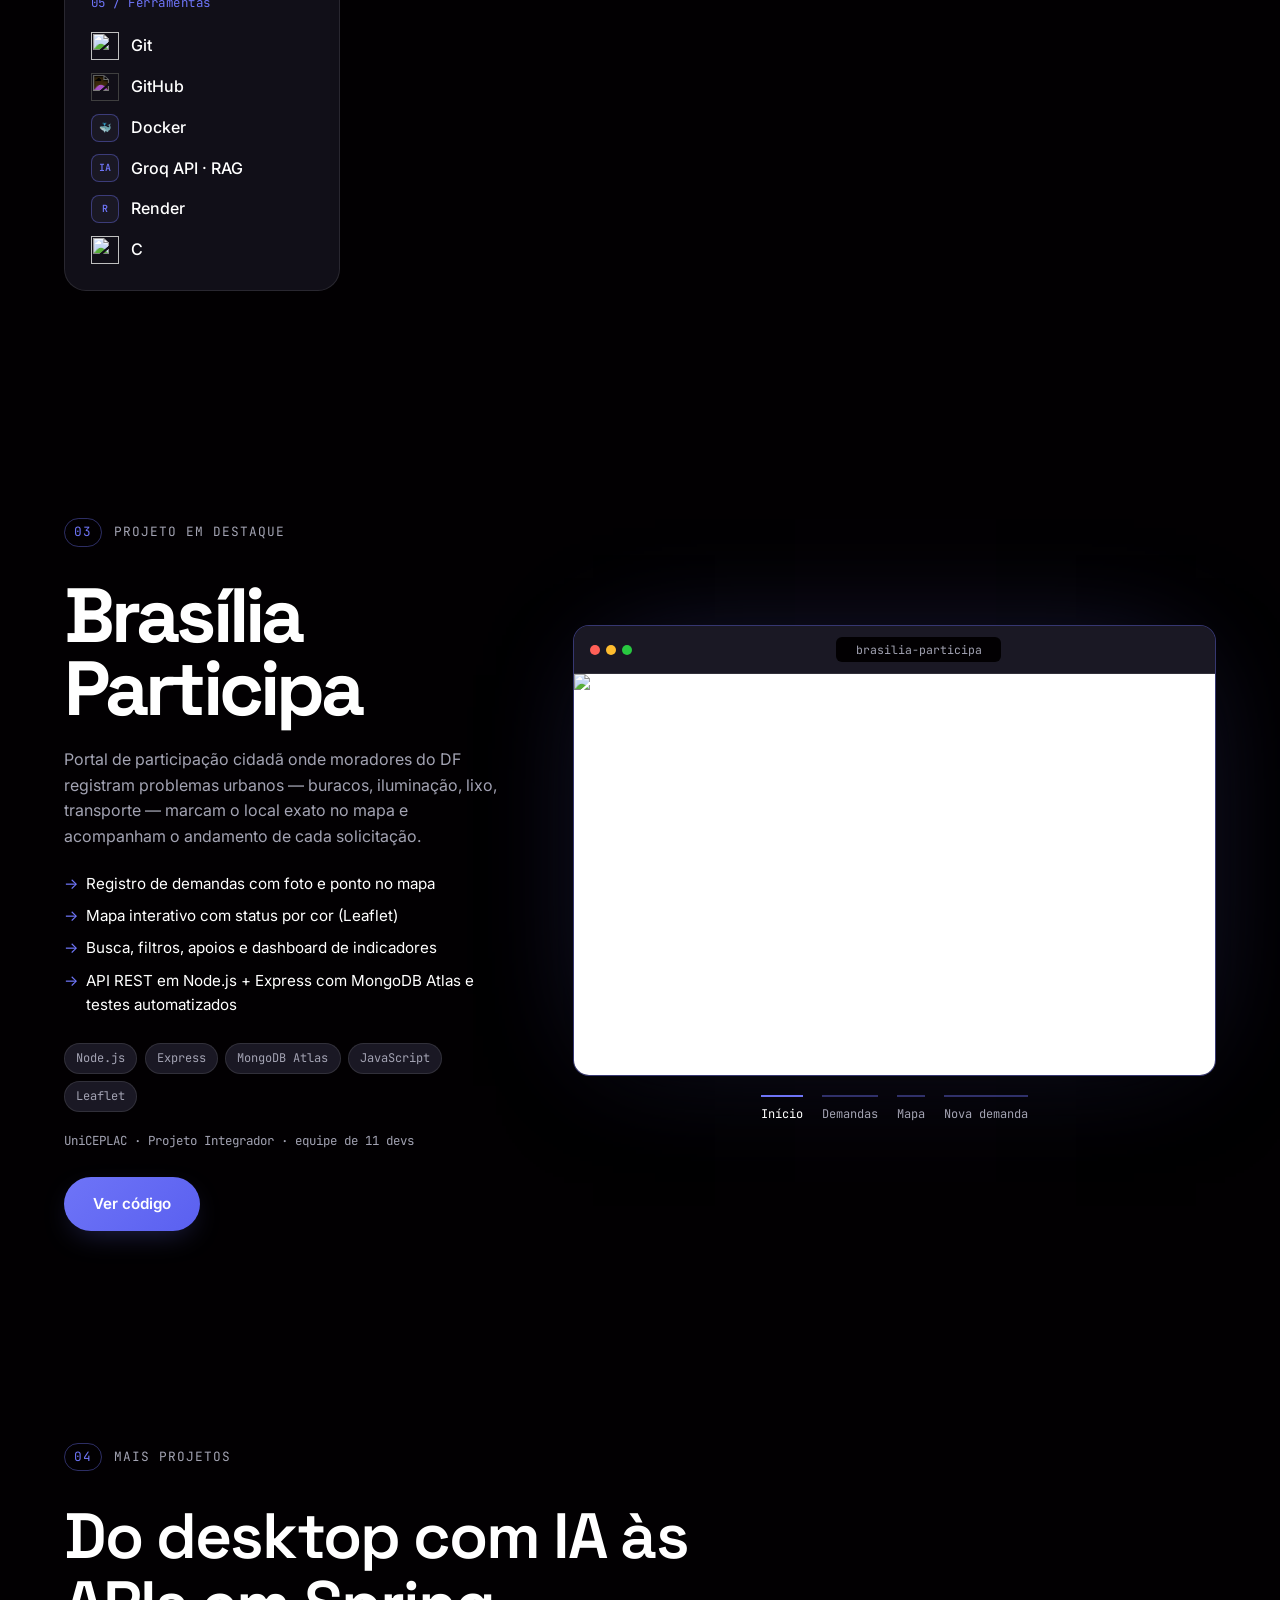
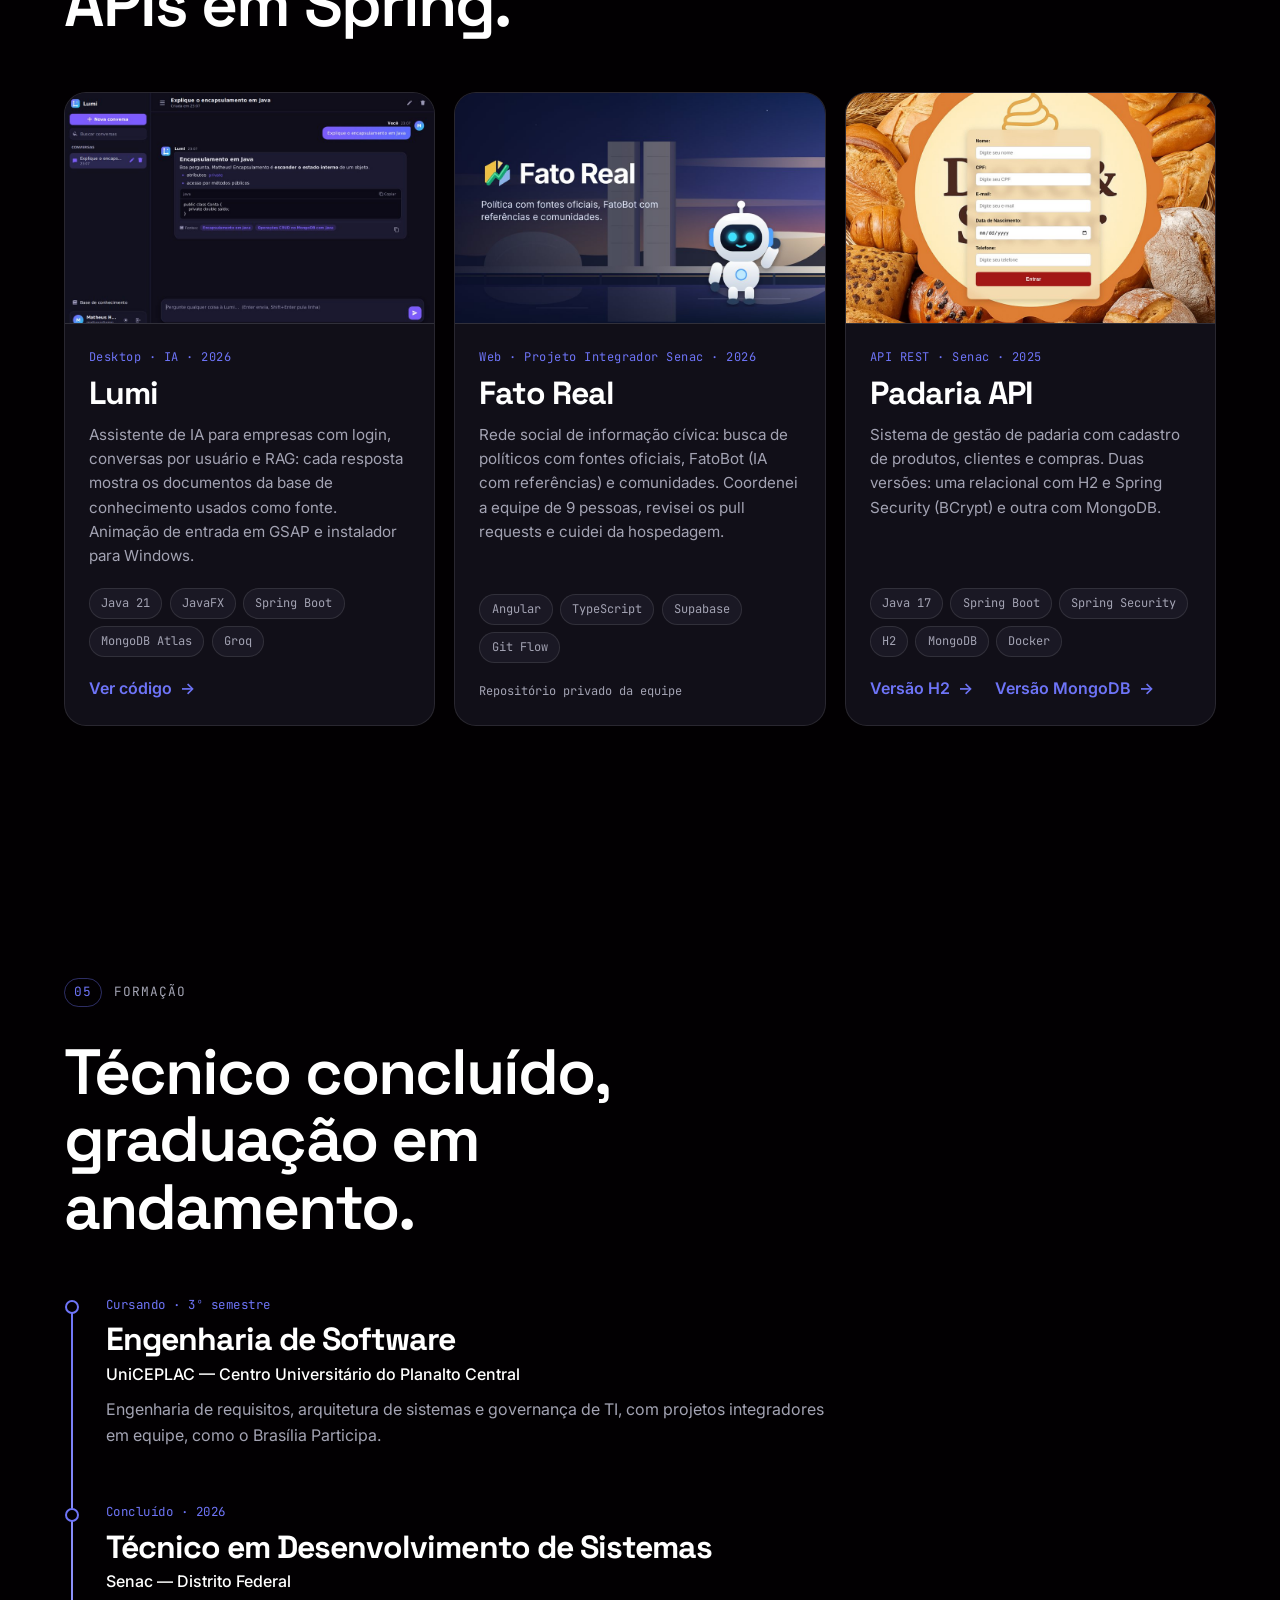
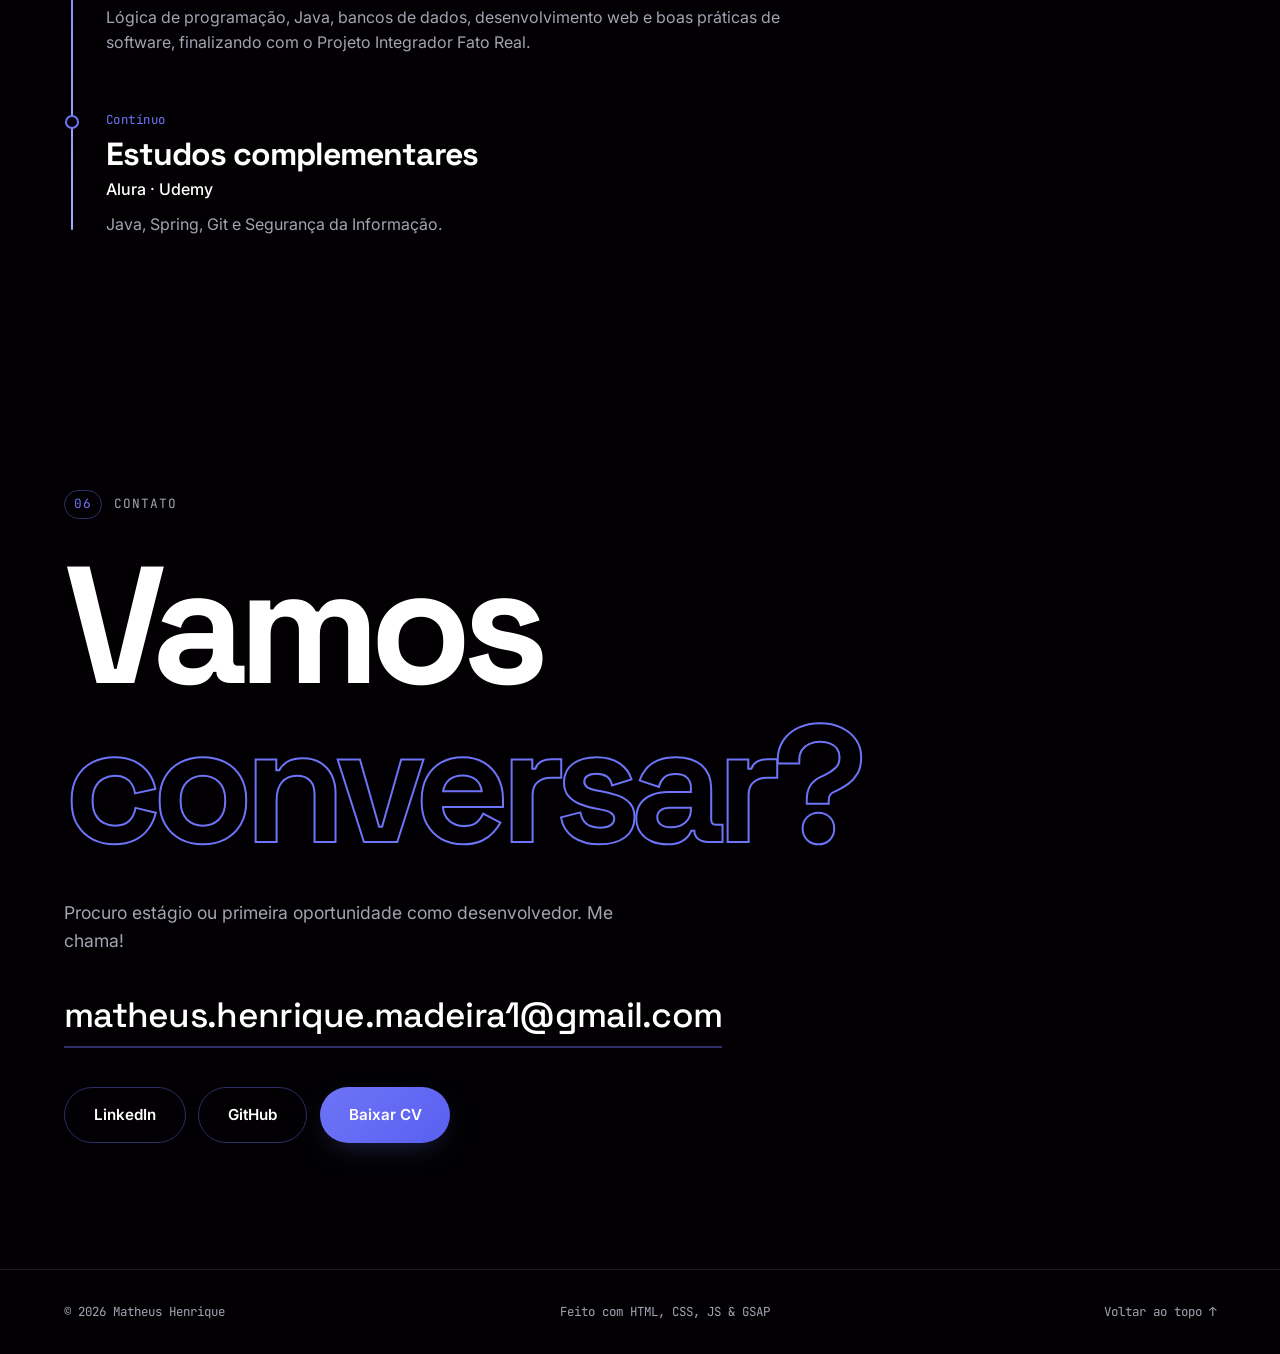
==== commit 63432318: "Troca a paleta para preto, branco e azul-violeta (#020002, #FFFFFF, #6E74F7) Vale para o site (tema " ====
--- a/index.html
+++ b/index.html
@@ -5,14 +5,14 @@
   <meta name="viewport" content="width=device-width, initial-scale=1.0">
   <title>Matheus Henrique — Desenvolvedor Back-End</title>
   <meta name="description" content="Portfólio de Matheus Henrique, desenvolvedor back-end em formação focado em Java, Spring Boot, Node.js e Segurança da Informação. Gama — DF.">
-  <meta name="theme-color" content="#101010">
+  <meta name="theme-color" content="#020002">
 
   <!-- Open Graph (prévia ao compartilhar o link) -->
   <meta property="og:title" content="Matheus Henrique — Desenvolvedor Back-End">
   <meta property="og:description" content="Java, Spring Boot, Node.js, APIs REST e Segurança da Informação.">
   <meta property="og:image" content="assets/img/bp-home.jpg">
 
-  <link rel="icon" href="data:image/svg+xml,<svg xmlns='http://www.w3.org/2000/svg' viewBox='0 0 100 100'><rect width='100' height='100' rx='22' fill='%23101010'/><text x='50' y='66' font-family='monospace' font-weight='700' font-size='46' text-anchor='middle' fill='%23c8ff00'>MH</text></svg>">
+  <link rel="icon" href="data:image/svg+xml,<svg xmlns='http://www.w3.org/2000/svg' viewBox='0 0 100 100'><rect width='100' height='100' rx='22' fill='%236e74f7'/><text x='50' y='66' font-family='monospace' font-weight='700' font-size='46' text-anchor='middle' fill='white'>MH</text></svg>">
 
   <!-- Aplica o tema salvo antes de pintar a página (evita "piscar") -->
   <script>
--- a/css/style.css
+++ b/css/style.css
@@ -1,25 +1,25 @@
 /* =========================================================
    Portfólio — Matheus Henrique
-   Tema escuro (padrão) em preto e verde-limão + tema claro
+   Tema escuro (padrão) em preto e azul-violeta + tema claro
    ========================================================= */
 
 /* ---------- Tokens de cor ---------- */
 :root {
-  /* Paleta: #101010 (preto) · #FFFFFF (branco) · #C8FF00 (verde-limão) */
-  --bg: #101010;
-  --bg-2: #161616;
-  --surface: #1b1b1b;
-  --surface-2: #242424;
+  /* Paleta: #020002 (preto) · #FFFFFF (branco) · #6E74F7 (azul-violeta) */
+  --bg: #020002;
+  --bg-2: #0a090f;
+  --surface: #110f18;
+  --surface-2: #1a1824;
   --line: rgba(255, 255, 255, 0.1);
-  --line-strong: rgba(200, 255, 0, 0.35);
+  --line-strong: rgba(110, 116, 247, 0.4);
   --txt: #ffffff;
-  --muted: #a3a3a3;
-  --accent: #c8ff00;
-  --accent-2: #b4e600;
-  --accent-3: #e4ff7a;
-  --accent-txt: #c8ff00;
-  --on-accent: #101010;
-  --glow: rgba(200, 255, 0, 0.22);
+  --muted: #a3a3b3;
+  --accent: #6e74f7;
+  --accent-2: #5a60f0;
+  --accent-3: #a5a9fb;
+  --accent-txt: #6e74f7;
+  --on-accent: #ffffff;
+  --glow: rgba(110, 116, 247, 0.35);
   --shadow: 0 30px 80px -20px rgba(0, 0, 0, 0.7);
   --grid: rgba(255, 255, 255, 0.04);
   --dark-icon-filter: invert(1);
@@ -37,21 +37,21 @@
 
 :root[data-theme="light"] {
   --bg: #ffffff;
-  --bg-2: #f5f5f5;
+  --bg-2: #f5f5fe;
   --surface: #ffffff;
-  --surface-2: #f2f2f2;
-  --line: rgba(16, 16, 16, 0.1);
-  --line-strong: rgba(16, 16, 16, 0.22);
-  --txt: #101010;
-  --muted: #5c5c5c;
-  --accent: #c8ff00;
-  --accent-2: #b4e600;
-  --accent-3: #8fb800;
-  --accent-txt: #4d6600;
-  --on-accent: #101010;
-  --glow: rgba(200, 255, 0, 0.35);
-  --shadow: 0 30px 70px -25px rgba(16, 16, 16, 0.25);
-  --grid: rgba(16, 16, 16, 0.05);
+  --surface-2: #f0f1fe;
+  --line: rgba(2, 0, 2, 0.1);
+  --line-strong: rgba(110, 116, 247, 0.35);
+  --txt: #020002;
+  --muted: #5c5c6b;
+  --accent: #6e74f7;
+  --accent-2: #5a60f0;
+  --accent-3: #6e74f7;
+  --accent-txt: #4a50e0;
+  --on-accent: #ffffff;
+  --glow: rgba(110, 116, 247, 0.25);
+  --shadow: 0 30px 70px -25px rgba(2, 0, 2, 0.25);
+  --grid: rgba(2, 0, 2, 0.05);
   --dark-icon-filter: none;
   color-scheme: light;
 }
@@ -140,18 +140,18 @@
    ========================================================= */
 .loader {
   position: fixed; inset: 0; z-index: 1000;
-  background: #101010; color: #ffffff;
+  background: #020002; color: #ffffff;
   display: flex; align-items: flex-end;
   padding: var(--pad);
   clip-path: inset(0 0 0 0);
 }
 .loader-inner { width: 100%; display: flex; justify-content: space-between; align-items: flex-end; gap: 2rem; flex-wrap: wrap; }
-.loader-line { font-family: var(--font-mono); font-size: clamp(0.85rem, 1.6vw, 1.05rem); color: #a3a3a3; }
-.loader-line .prompt { color: #c8ff00; }
-.loader-cmd::after { content: "▍"; color: #c8ff00; animation: blink 0.8s steps(1) infinite; margin-left: 2px; }
+.loader-line { font-family: var(--font-mono); font-size: clamp(0.85rem, 1.6vw, 1.05rem); color: #a3a3b3; }
+.loader-line .prompt { color: #6e74f7; }
+.loader-cmd::after { content: "▍"; color: #6e74f7; animation: blink 0.8s steps(1) infinite; margin-left: 2px; }
 .loader-count { font-family: var(--font-display); font-weight: 700; font-size: clamp(4rem, 16vw, 13rem); line-height: 0.85; letter-spacing: -0.05em; }
 .loader-bar { position: absolute; left: 0; right: 0; top: 0; height: 3px; background: rgba(255, 255, 255, 0.06); }
-.loader-bar i { display: block; height: 100%; background: linear-gradient(90deg, #b4e600, #c8ff00); transform-origin: left; transform: scaleX(0); }
+.loader-bar i { display: block; height: 100%; background: linear-gradient(90deg, #5a60f0, #a5a9fb); transform-origin: left; transform: scaleX(0); }
 
 @keyframes blink { 50% { opacity: 0; } }
 
